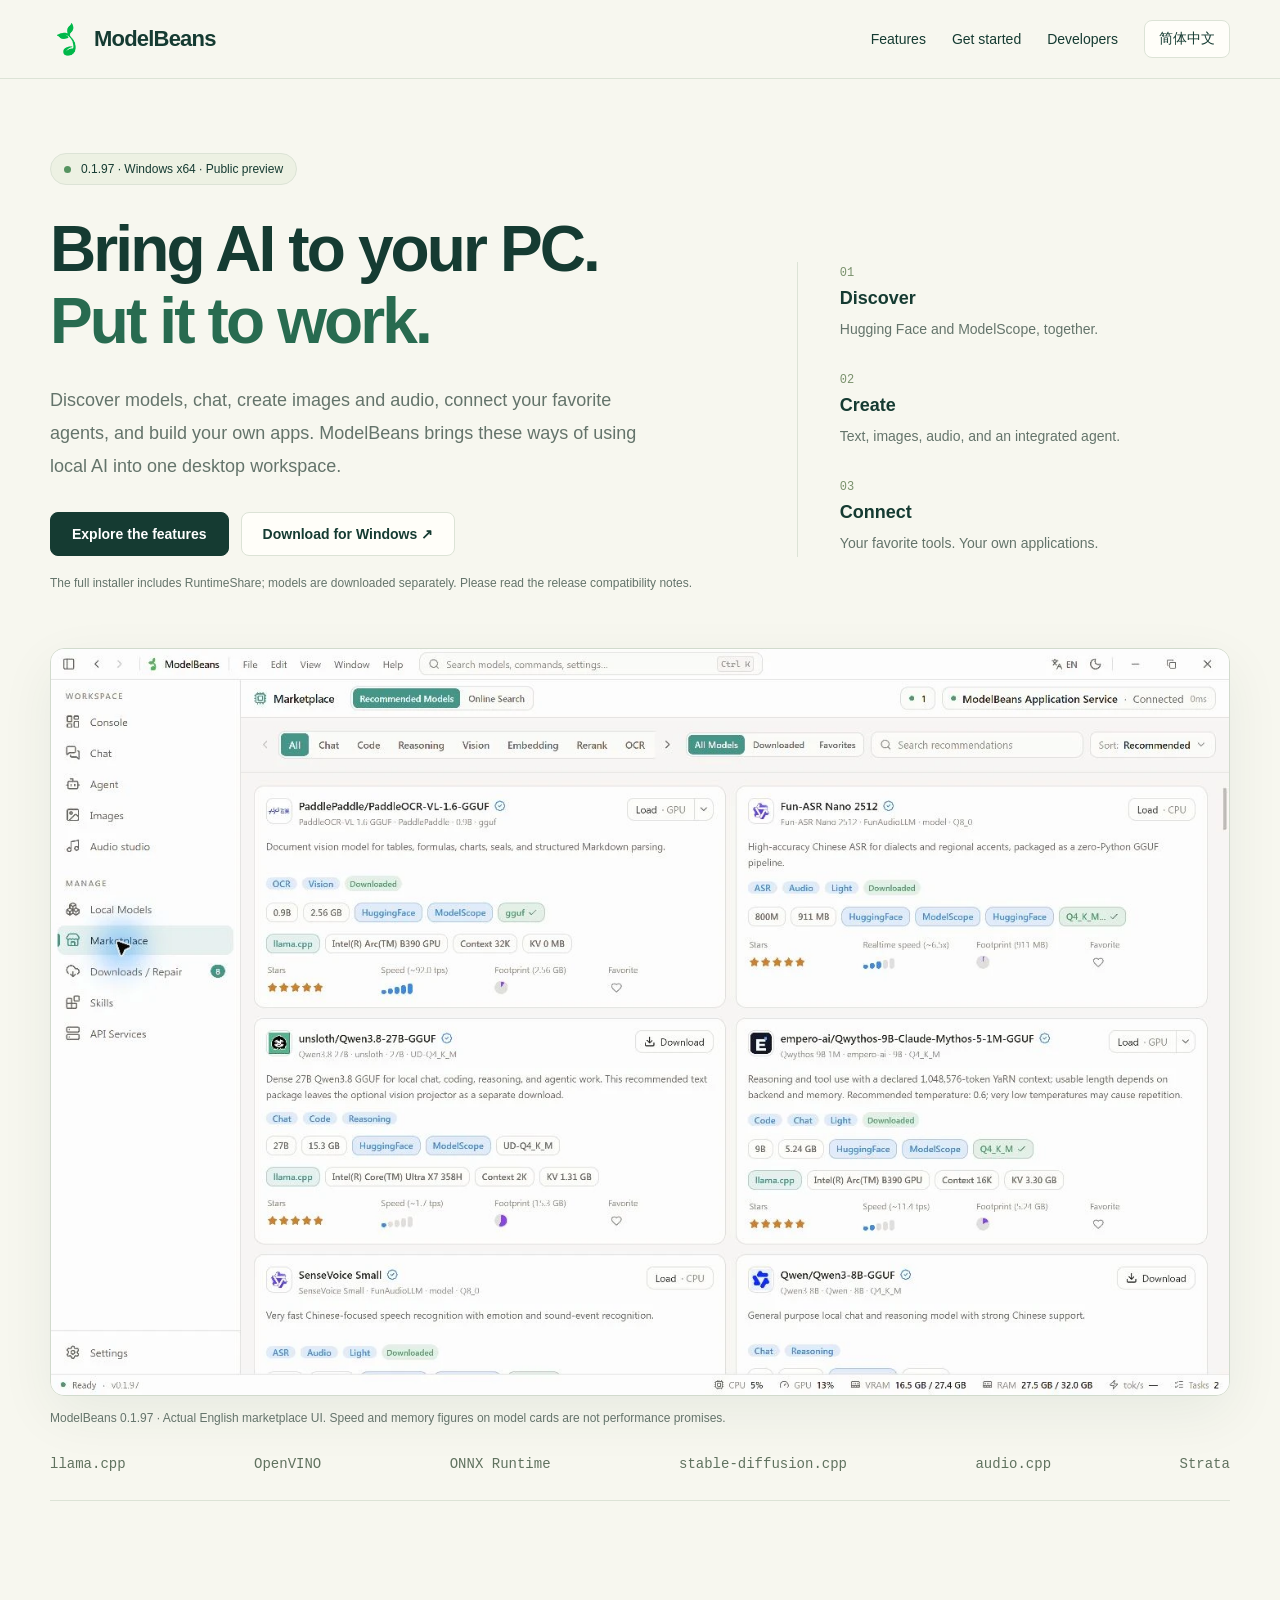
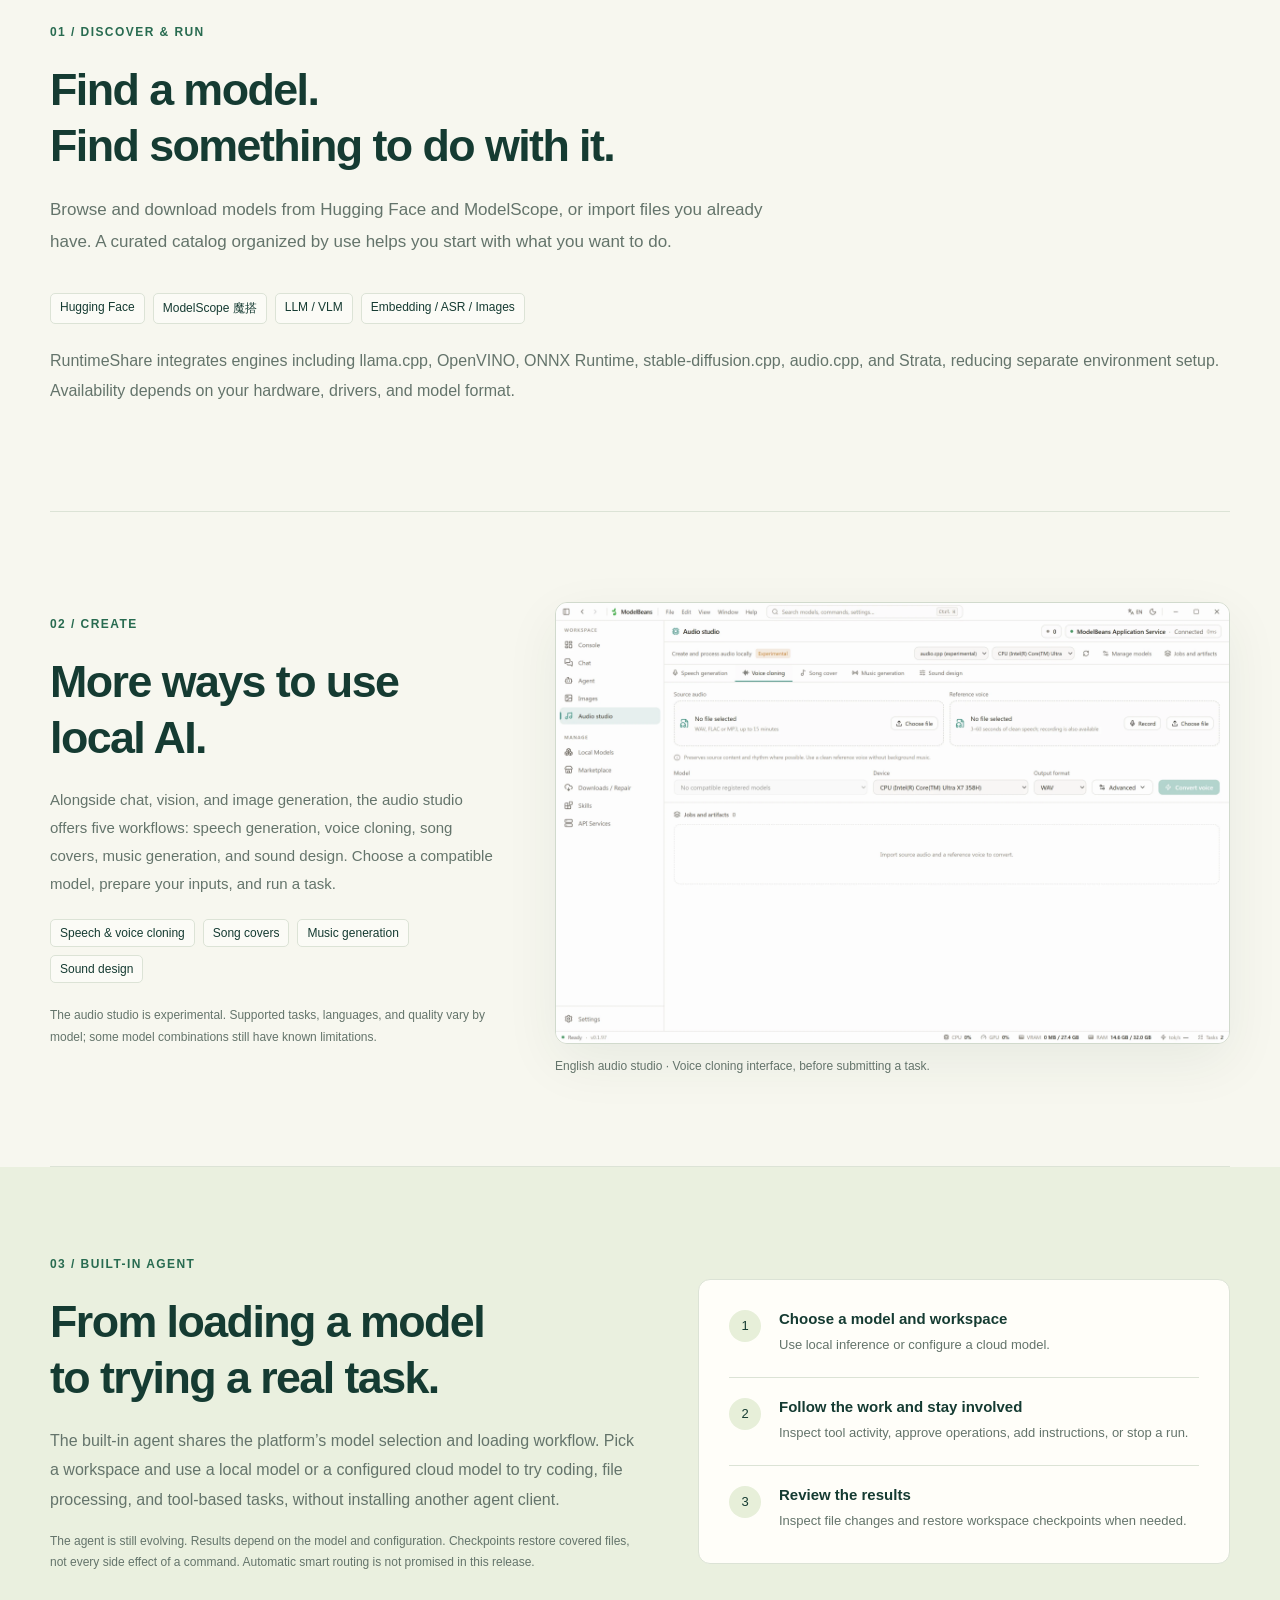
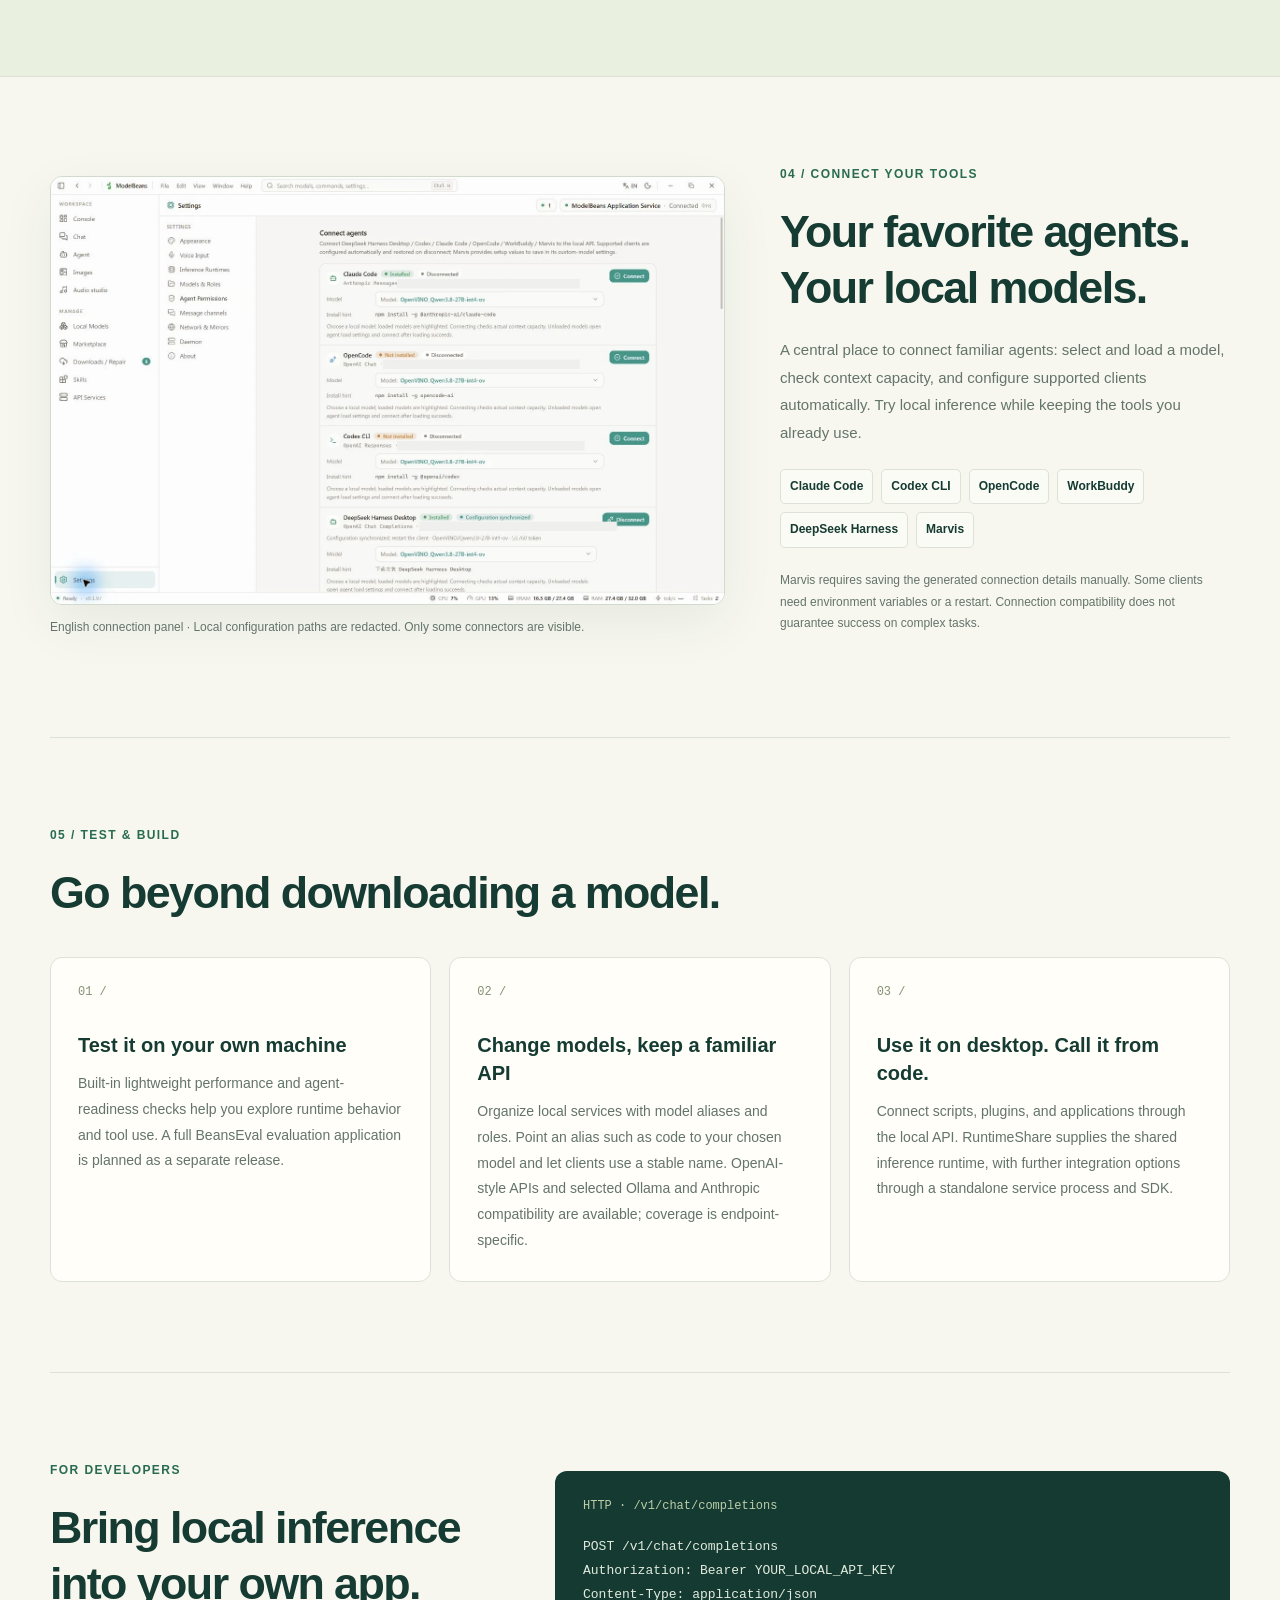
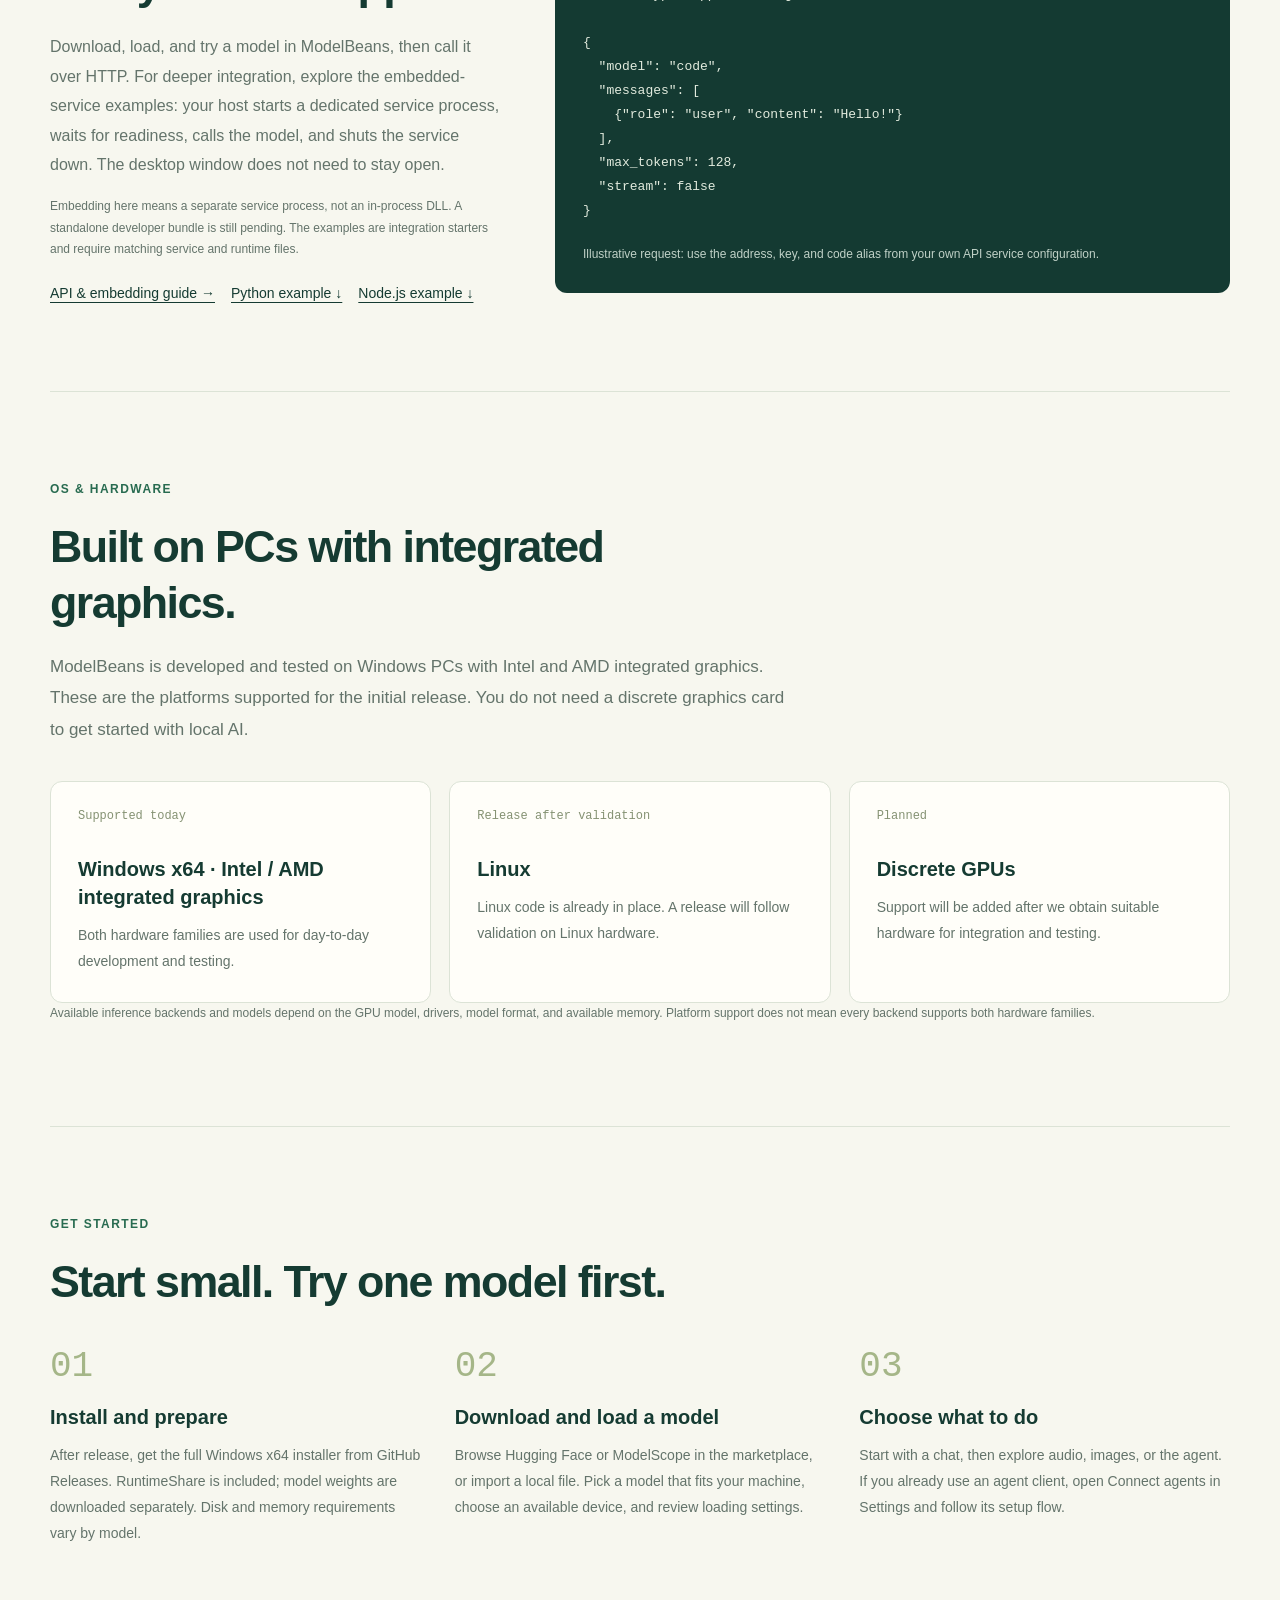
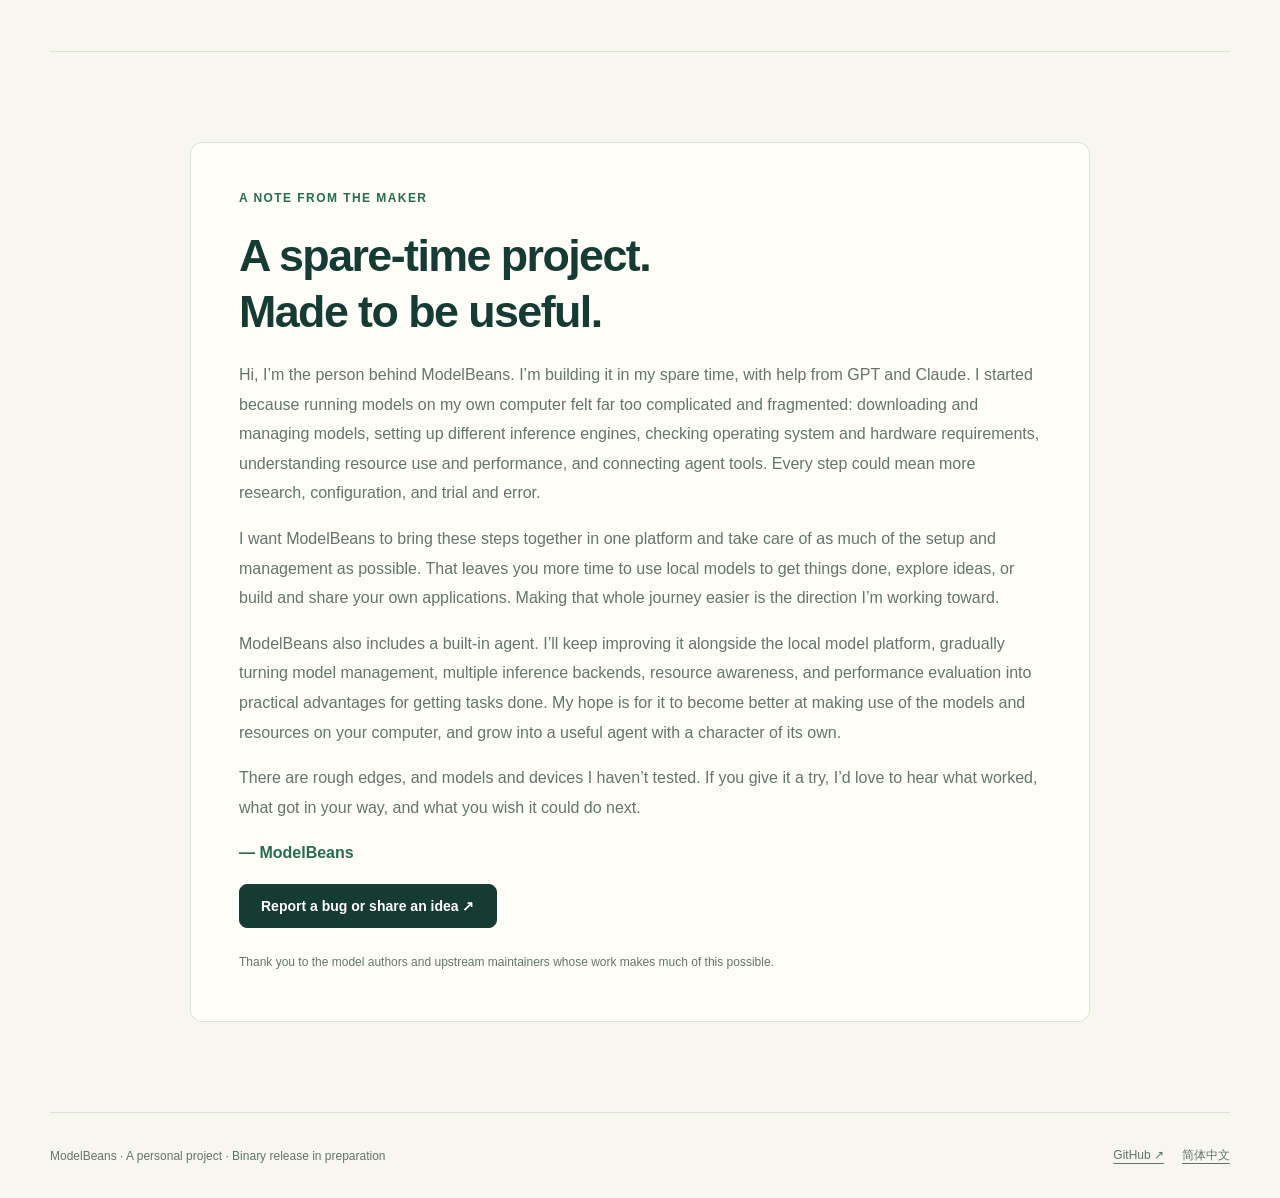
==== site/index.en.html @ 8415e982 "Publish ModelBeans 0.1.97 preview documentation and bilingual website" ====
<!doctype html>
<html lang="en"><head><meta charset="utf-8"><meta name="viewport" content="width=device-width,initial-scale=1"><meta name="description" content="Discover models, chat, create images and audio, connect your favorite agents, and build your own apps. ModelBeans brings these ways of using local AI into one desktop workspace."><title>ModelBeans — Put local AI to work</title><link rel="icon" href="assets/logo.png"><link rel="stylesheet" href="styles.css"><link rel="alternate" hreflang="en" href="index.en.html"><link rel="alternate" hreflang="zh-CN" href="index.html"></head><body>
<a class="skip" href="#main">Skip to content</a><header class="topbar"><nav class="wrap nav" aria-label="Main navigation"><a class="brand" href="index.en.html"><img src="assets/logo.png" alt="" width="36" height="36">ModelBeans</a><div class="navlinks"><a class="desktop" href="#features">Features</a><a class="desktop" href="#start">Get started</a><a class="desktop" href="#developers">Developers</a><a class="lang" href="index.html" lang="zh-CN">简体中文</a></div></nav></header><main id="main"><section class="hero wrap"><div class="badge">0.1.97 · Windows x64 · Public preview</div><div class="hero-grid"><div><h1>Bring AI to your PC.<br><span class="accent">Put it to work.</span></h1><p class="lead">Discover models, chat, create images and audio, connect your favorite agents, and build your own apps. ModelBeans brings these ways of using local AI into one desktop workspace.</p><div class="buttons"><a class="button primary" href="#features">Explore the features</a><a class="button" href="https://github.com/modelbeans/modelbeans-releases/releases/tag/v0.1.97-rc.1">Download for Windows ↗</a></div><p class="note">The full installer includes RuntimeShare; models are downloaded separately. Please read the release compatibility notes.</p></div><aside class="hero-side"><span class="num">01</span><h3>Discover</h3><p>Hugging Face and ModelScope, together.</p><span class="num">02</span><h3>Create</h3><p>Text, images, audio, and an integrated agent.</p><span class="num">03</span><h3>Connect</h3><p>Your favorite tools. Your own applications.</p></aside></div><figure class="shot hero-shot"><a href="assets/market-en.webp" target="_blank" rel="noopener"><img src="assets/market-en.webp" width="1440" height="912" alt="ModelBeans 0.1.97 · Actual English marketplace UI. Speed and memory figures on model cards are not performance promises." ></a><figcaption>ModelBeans 0.1.97 · Actual English marketplace UI. Speed and memory figures on model cards are not performance promises.</figcaption></figure><div class="engines"><span>llama.cpp</span><span>OpenVINO</span><span>ONNX Runtime</span><span>stable-diffusion.cpp</span><span>audio.cpp</span><span>Strata</span></div></section>
<section id="features" class="section wrap"><div class="section-head"><div class="eyebrow">01 / DISCOVER & RUN</div><h2>Find a model.<br>Find something to do with it.</h2><p>Browse and download models from Hugging Face and ModelScope, or import files you already have. A curated catalog organized by use helps you start with what you want to do.</p></div><div class="tags"><span class="tag">Hugging Face</span><span class="tag">ModelScope 魔搭</span><span class="tag">LLM / VLM</span><span class="tag">Embedding / ASR / Images</span></div><p>RuntimeShare integrates engines including llama.cpp, OpenVINO, ONNX Runtime, stable-diffusion.cpp, audio.cpp, and Strata, reducing separate environment setup. Availability depends on your hardware, drivers, and model format.</p></section>
<section class="section wrap"><div class="split"><div class="copy"><div class="eyebrow">02 / CREATE</div><h2>More ways to use<br>local AI.</h2><p>Alongside chat, vision, and image generation, the audio studio offers five workflows: speech generation, voice cloning, song covers, music generation, and sound design. Choose a compatible model, prepare your inputs, and run a task.</p><div class="tags"><span class="tag">Speech & voice cloning</span><span class="tag">Song covers</span><span class="tag">Music generation</span><span class="tag">Sound design</span></div><p class="mini">The audio studio is experimental. Supported tasks, languages, and quality vary by model; some model combinations still have known limitations.</p></div><figure class="shot "><a href="assets/audio-en.webp" target="_blank" rel="noopener"><img src="assets/audio-en.webp" width="1440" height="912" alt="English audio studio · Voice cloning interface, before submitting a task." loading="lazy"></a><figcaption>English audio studio · Voice cloning interface, before submitting a task.</figcaption></figure></div></section>
<section class="section agent"><div class="wrap agent-grid"><div><div class="eyebrow">03 / BUILT-IN AGENT</div><h2>From loading a model<br>to trying a real task.</h2><p>The built-in agent shares the platform’s model selection and loading workflow. Pick a workspace and use a local model or a configured cloud model to try coding, file processing, and tool-based tasks, without installing another agent client.</p><p class="mini">The agent is still evolving. Results depend on the model and configuration. Checkpoints restore covered files, not every side effect of a command. Automatic smart routing is not promised in this release.</p></div><div class="flow"><div class="flow-row"><span class="step">1</span><div><b>Choose a model and workspace</b><p>Use local inference or configure a cloud model.</p></div></div><div class="flow-row"><span class="step">2</span><div><b>Follow the work and stay involved</b><p>Inspect tool activity, approve operations, add instructions, or stop a run.</p></div></div><div class="flow-row"><span class="step">3</span><div><b>Review the results</b><p>Inspect file changes and restore workspace checkpoints when needed.</p></div></div></div></div></section>
<section class="section wrap"><div class="split reverse"><div class="copy"><div class="eyebrow">04 / CONNECT YOUR TOOLS</div><h2>Your favorite agents.<br>Your local models.</h2><p>A central place to connect familiar agents: select and load a model, check context capacity, and configure supported clients automatically. Try local inference while keeping the tools you already use.</p><div class="tags connectors"><span class="tag">Claude Code</span><span class="tag">Codex CLI</span><span class="tag">OpenCode</span><span class="tag">WorkBuddy</span><span class="tag">DeepSeek Harness</span><span class="tag">Marvis</span></div><p class="mini">Marvis requires saving the generated connection details manually. Some clients need environment variables or a restart. Connection compatibility does not guarantee success on complex tasks.</p></div><figure class="shot "><a href="assets/connect-en.webp" target="_blank" rel="noopener"><img src="assets/connect-en.webp" width="1440" height="912" alt="English connection panel · Local configuration paths are redacted. Only some connectors are visible." loading="lazy"></a><figcaption>English connection panel · Local configuration paths are redacted. Only some connectors are visible.</figcaption></figure></div></section>
<section class="section wrap"><div class="section-head"><div class="eyebrow">05 / TEST & BUILD</div><h2>Go beyond downloading a model.</h2></div><div class="cards"><article class="card"><span class="index">01 /</span><h3>Test it on your own machine</h3><p>Built-in lightweight performance and agent-readiness checks help you explore runtime behavior and tool use. A full BeansEval evaluation application is planned as a separate release.</p></article><article class="card"><span class="index">02 /</span><h3>Change models, keep a familiar API</h3><p>Organize local services with model aliases and roles. Point an alias such as code to your chosen model and let clients use a stable name. OpenAI-style APIs and selected Ollama and Anthropic compatibility are available; coverage is endpoint-specific.</p></article><article class="card"><span class="index">03 /</span><h3>Use it on desktop. Call it from code.</h3><p>Connect scripts, plugins, and applications through the local API. RuntimeShare supplies the shared inference runtime, with further integration options through a standalone service process and SDK.</p></article></div></section>
<section id="developers" class="section wrap"><div class="split"><div><div class="eyebrow">FOR DEVELOPERS</div><h2>Bring local inference<br>into your own app.</h2><p>Download, load, and try a model in ModelBeans, then call it over HTTP. For deeper integration, explore the embedded-service examples: your host starts a dedicated service process, waits for readiness, calls the model, and shuts the service down. The desktop window does not need to stay open.</p><p class="mini">Embedding here means a separate service process, not an in-process DLL. A standalone developer bundle is still pending. The examples are integration starters and require matching service and runtime files.</p><div class="devlinks"><a href="developer.en.html">API & embedding guide →</a><a href="examples/host.py" download>Python example ↓</a><a href="examples/host.mjs" download>Node.js example ↓</a></div></div><div class="code-panel"><div class="code-label">HTTP · /v1/chat/completions</div><pre>POST /v1/chat/completions
Authorization: Bearer YOUR_LOCAL_API_KEY
Content-Type: application/json

{
  "model": "code",
  "messages": [
    {"role": "user", "content": "Hello!"}
  ],
  "max_tokens": 128,
  "stream": false
}</pre><p>Illustrative request: use the address, key, and code alias from your own API service configuration.</p></div></div></section>
<section id="platforms" class="section wrap"><div class="section-head"><div class="eyebrow">OS & HARDWARE</div><h2>Built on PCs with integrated graphics.</h2><p>ModelBeans is developed and tested on Windows PCs with Intel and AMD integrated graphics. These are the platforms supported for the initial release. You do not need a discrete graphics card to get started with local AI.</p></div><div class="cards"><article class="card"><span class="index">Supported today</span><h3>Windows x64 · Intel / AMD integrated graphics</h3><p>Both hardware families are used for day-to-day development and testing.</p></article><article class="card"><span class="index">Release after validation</span><h3>Linux</h3><p>Linux code is already in place. A release will follow validation on Linux hardware.</p></article><article class="card"><span class="index">Planned</span><h3>Discrete GPUs</h3><p>Support will be added after we obtain suitable hardware for integration and testing.</p></article></div><p class="mini">Available inference backends and models depend on the GPU model, drivers, model format, and available memory. Platform support does not mean every backend supports both hardware families.</p></section>
<section id="start" class="section wrap"><div class="section-head"><div class="eyebrow">GET STARTED</div><h2>Start small. Try one model first.</h2></div><div class="start-grid"><article><div class="number">01</div><h3>Install and prepare</h3><p>After release, get the full Windows x64 installer from GitHub Releases. RuntimeShare is included; model weights are downloaded separately. Disk and memory requirements vary by model.</p></article><article><div class="number">02</div><h3>Download and load a model</h3><p>Browse Hugging Face or ModelScope in the marketplace, or import a local file. Pick a model that fits your machine, choose an available device, and review loading settings.</p></article><article><div class="number">03</div><h3>Choose what to do</h3><p>Start with a chat, then explore audio, images, or the agent. If you already use an agent client, open Connect agents in Settings and follow its setup flow.</p></article></div></section>
<section class="section wrap"><article class="letter"><div class="eyebrow">A NOTE FROM THE MAKER</div><h2>A spare-time project.<br>Made to be useful.</h2><p>Hi, I’m the person behind ModelBeans. I’m building it in my spare time, with help from GPT and Claude. I started because running models on my own computer felt far too complicated and fragmented: downloading and managing models, setting up different inference engines, checking operating system and hardware requirements, understanding resource use and performance, and connecting agent tools. Every step could mean more research, configuration, and trial and error.</p><p>I want ModelBeans to bring these steps together in one platform and take care of as much of the setup and management as possible. That leaves you more time to use local models to get things done, explore ideas, or build and share your own applications. Making that whole journey easier is the direction I’m working toward.</p><p>ModelBeans also includes a built-in agent. I’ll keep improving it alongside the local model platform, gradually turning model management, multiple inference backends, resource awareness, and performance evaluation into practical advantages for getting tasks done. My hope is for it to become better at making use of the models and resources on your computer, and grow into a useful agent with a character of its own.</p><p>There are rough edges, and models and devices I haven’t tested. If you give it a try, I’d love to hear what worked, what got in your way, and what you wish it could do next.</p><p class="signature">— ModelBeans</p><a class="button primary" href="https://github.com/modelbeans/modelbeans-releases/issues">Report a bug or share an idea ↗</a><p class="mini" style="margin-top:24px;margin-bottom:0">Thank you to the model authors and upstream maintainers whose work makes much of this possible.</p></article></section>
</main><footer class="wrap footer"><span>ModelBeans · A personal project · Binary release in preparation</span><div><a href="https://github.com/modelbeans/modelbeans-releases">GitHub ↗</a><a href="index.html">简体中文</a></div></footer></body></html>
---- site/styles.css ----
@charset "UTF-8";
:root{--ink:#153b32;--muted:#64746b;--green:#286b50;--paper:#f7f7ef;--line:#dce3d6;--lime:#d9ed9d;--white:#fffef9;--mono:Consolas,monospace}
*{box-sizing:border-box}html{scroll-behavior:smooth;scroll-padding-top:94px}body{margin:0;background:var(--paper);color:var(--ink);font-family:Inter,"Segoe UI","Microsoft YaHei",sans-serif;-webkit-font-smoothing:antialiased}a{color:inherit;text-underline-offset:4px}button{font:inherit}p{line-height:1.85;color:var(--muted)}h1,h2,h3,p{margin-top:0}h1{font-size:clamp(42px,5.1vw,72px);letter-spacing:-.045em;line-height:1.13;margin-bottom:26px}h2{font-size:clamp(29px,3.5vw,45px);letter-spacing:-.035em;line-height:1.25;margin-bottom:20px}h3{font-size:20px;line-height:1.4;margin-bottom:12px}small{line-height:1.7}a:focus-visible,button:focus-visible,summary:focus-visible{outline:3px solid #d48d3c;outline-offset:5px}.wrap{width:min(1180px,calc(100% - 64px));margin:auto}.topbar{position:sticky;top:0;z-index:5;border-bottom:1px solid var(--line);background:rgba(247,247,239,.97)}.nav{height:78px;display:flex;align-items:center;justify-content:space-between;gap:22px}.brand{font-weight:750;font-size:22px;text-decoration:none;display:flex;align-items:center;gap:8px;letter-spacing:-.8px}.brand img{width:36px;height:36px}.navlinks{display:flex;gap:26px;align-items:center;font-size:14px}.navlinks a{text-decoration:none}.navlinks a:hover{color:var(--green);text-decoration:underline}.lang{border:1px solid var(--line);padding:9px 14px;border-radius:8px;background:var(--white)}.hero{padding:74px 0 34px}.eyebrow{font-size:12px;letter-spacing:.12em;text-transform:uppercase;font-weight:700;color:var(--green);margin-bottom:23px}.badge{display:inline-flex;gap:10px;align-items:center;background:#edf1e3;border:1px solid var(--line);padding:8px 13px;border-radius:30px;font-size:12px;margin-bottom:28px}.badge:before{content:"";height:7px;width:7px;border-radius:50%;background:#559360}.hero-grid{display:grid;grid-template-columns:1fr .64fr;gap:70px;align-items:center}.hero .lead{font-size:18px;max-width:620px}.accent{color:var(--green)}.buttons{display:flex;gap:12px;flex-wrap:wrap;margin:28px 0 16px}.button{display:inline-flex;padding:13px 21px;border-radius:8px;font-weight:600;font-size:14px;text-decoration:none;align-items:center;justify-content:center;border:1px solid var(--line);background:var(--white)}.button.primary{background:var(--ink);color:white;border-color:var(--ink)}.button:hover{transform:translateY(-1px);box-shadow:0 4px 14px #153b3212}.note{font-size:12px;color:var(--muted)}.hero-side{border-left:1px solid var(--line);padding-left:42px}.hero-side .num{font-family:var(--mono);font-size:12px;color:#79916c}.hero-side h3{font-size:18px;margin:6px 0}.hero-side p{font-size:14px;margin-bottom:26px}.hero-side p:last-child{margin-bottom:0}.shot{margin:0}.shot a{display:block}.shot img{width:100%;height:auto;display:block;border:1px solid #d1dacd;border-radius:12px;box-shadow:0 18px 55px #153b3211}.shot figcaption{font-size:12px;color:var(--muted);margin-top:12px;line-height:1.7}.hero-shot{margin-top:42px}.hero-shot img{border-radius:14px}.engines{display:flex;align-items:center;justify-content:space-between;gap:14px;flex-wrap:wrap;border-bottom:1px solid var(--line);padding:28px 0;color:#60725f;font-family:var(--mono);font-size:14px}.section{padding:90px 0;border-bottom:1px solid var(--line)}.section-head{max-width:740px;margin-bottom:36px}.section-head p{font-size:17px}.split{display:grid;grid-template-columns:.8fr 1.2fr;gap:55px;align-items:center}.split.reverse{grid-template-columns:1.2fr .8fr}.split.reverse .copy{order:2}.copy p{font-size:15px}.tags{display:flex;gap:8px;flex-wrap:wrap;margin:22px 0}.tag{border:1px solid var(--line);border-radius:5px;padding:6px 9px;font-size:12px;background:#ffffff70}.mini{font-size:12px!important;line-height:1.8!important}.cards{display:grid;grid-template-columns:repeat(3,1fr);gap:18px}.card{padding:27px;background:var(--white);border:1px solid var(--line);border-radius:12px}.card p{font-size:14px;margin-bottom:0}.card .index{display:block;font-family:var(--mono);font-size:12px;color:#859273;margin-bottom:32px}.agent{background:#eaf0df}.agent-grid{display:grid;grid-template-columns:1.05fr .95fr;gap:60px;align-items:center}.flow{background:var(--white);border:1px solid var(--line);border-radius:12px;padding:30px}.flow-row{display:flex;align-items:flex-start;gap:18px;padding:20px 0;border-bottom:1px solid var(--line)}.flow-row:last-child{border:0;padding-bottom:0}.flow-row:first-child{padding-top:0}.flow-row b{font-size:15px}.flow-row p{font-size:13px;margin:5px 0 0}.step{flex:0 0 32px;height:32px;border-radius:50%;background:#e7efd9;display:grid;place-items:center;font-size:13px}.connectors{font-weight:650;font-size:13px;line-height:1.8}.code-panel{background:#143a32;color:#e2ebde;padding:28px;border-radius:12px;min-width:0}.code-panel .code-label{font:12px var(--mono);color:#bccea9;margin-bottom:22px}.code-panel pre{font:13px/1.85 var(--mono);white-space:pre-wrap;overflow-wrap:anywhere;margin:0}.code-panel p{color:#c0d1c7;font-size:12px;margin:20px 0 0}.devlinks{display:flex;gap:16px;flex-wrap:wrap;font-size:14px;margin-top:24px}.start-grid{display:grid;grid-template-columns:repeat(3,1fr);gap:34px}.start-grid .number{font:36px var(--mono);color:#a5b688;margin-bottom:16px}.start-grid p{font-size:14px}.letter{padding:48px;border:1px solid var(--line);background:var(--white);border-radius:12px;max-width:900px;margin:auto}.letter p{font-size:16px}.signature{font-weight:650;color:var(--green)}.faq{max-width:900px;margin:auto}.faq details{border-bottom:1px solid var(--line);padding:20px 0}.faq summary{cursor:pointer;font-size:16px;font-weight:600}.faq details p{margin:15px 0 0;font-size:14px}.releasebox{margin-top:34px;padding:22px;background:#eaf0df;border-radius:10px;font-size:14px;line-height:1.8}.footer{display:flex;align-items:center;justify-content:space-between;gap:20px;padding:34px 0;font-size:12px;color:var(--muted)}.footer a{margin-left:18px}.skip{position:absolute;left:-9999px}.skip:focus{left:20px;top:15px;z-index:20;background:white;padding:15px}.standalone{padding:65px 0}.standalone article{max-width:850px;margin:auto}.standalone h2{font-size:26px;margin-top:44px}.standalone li{line-height:1.9;margin-bottom:10px;color:var(--muted)}.standalone pre{white-space:pre-wrap;overflow-wrap:anywhere;background:#edf1e6;padding:22px;border:1px solid var(--line);border-radius:8px;font:13px/1.8 var(--mono)}.standalone code{font-family:var(--mono)}
html[lang="zh-CN"] h1{font-size:clamp(32px,4.2vw,60px)}
@media(min-width:1000px){html[lang="en"] h1{font-size:64px}}
@media(max-width:850px){.wrap{width:calc(100% - 36px)}.nav{height:68px}.navlinks{gap:14px}.navlinks .desktop{display:none}.hero{padding-top:42px}.hero-grid,.split,.split.reverse,.agent-grid{grid-template-columns:1fr;gap:28px}.hero-side{display:none}.split.reverse .copy{order:0}.cards{grid-template-columns:1fr}.start-grid{grid-template-columns:1fr;gap:22px}.section{padding:56px 0}.letter{padding:26px}.footer{align-items:flex-start;flex-direction:column}.footer a{margin:0 16px 0 0}.engines{justify-content:flex-start;font-size:12px;gap:18px}.hero .lead{font-size:16px}.hero-shot{margin-top:30px}.shot img{border-radius:8px}.card .index{margin-bottom:20px}}
@media(prefers-reduced-motion:reduce){html{scroll-behavior:auto}.button:hover{transform:none}}
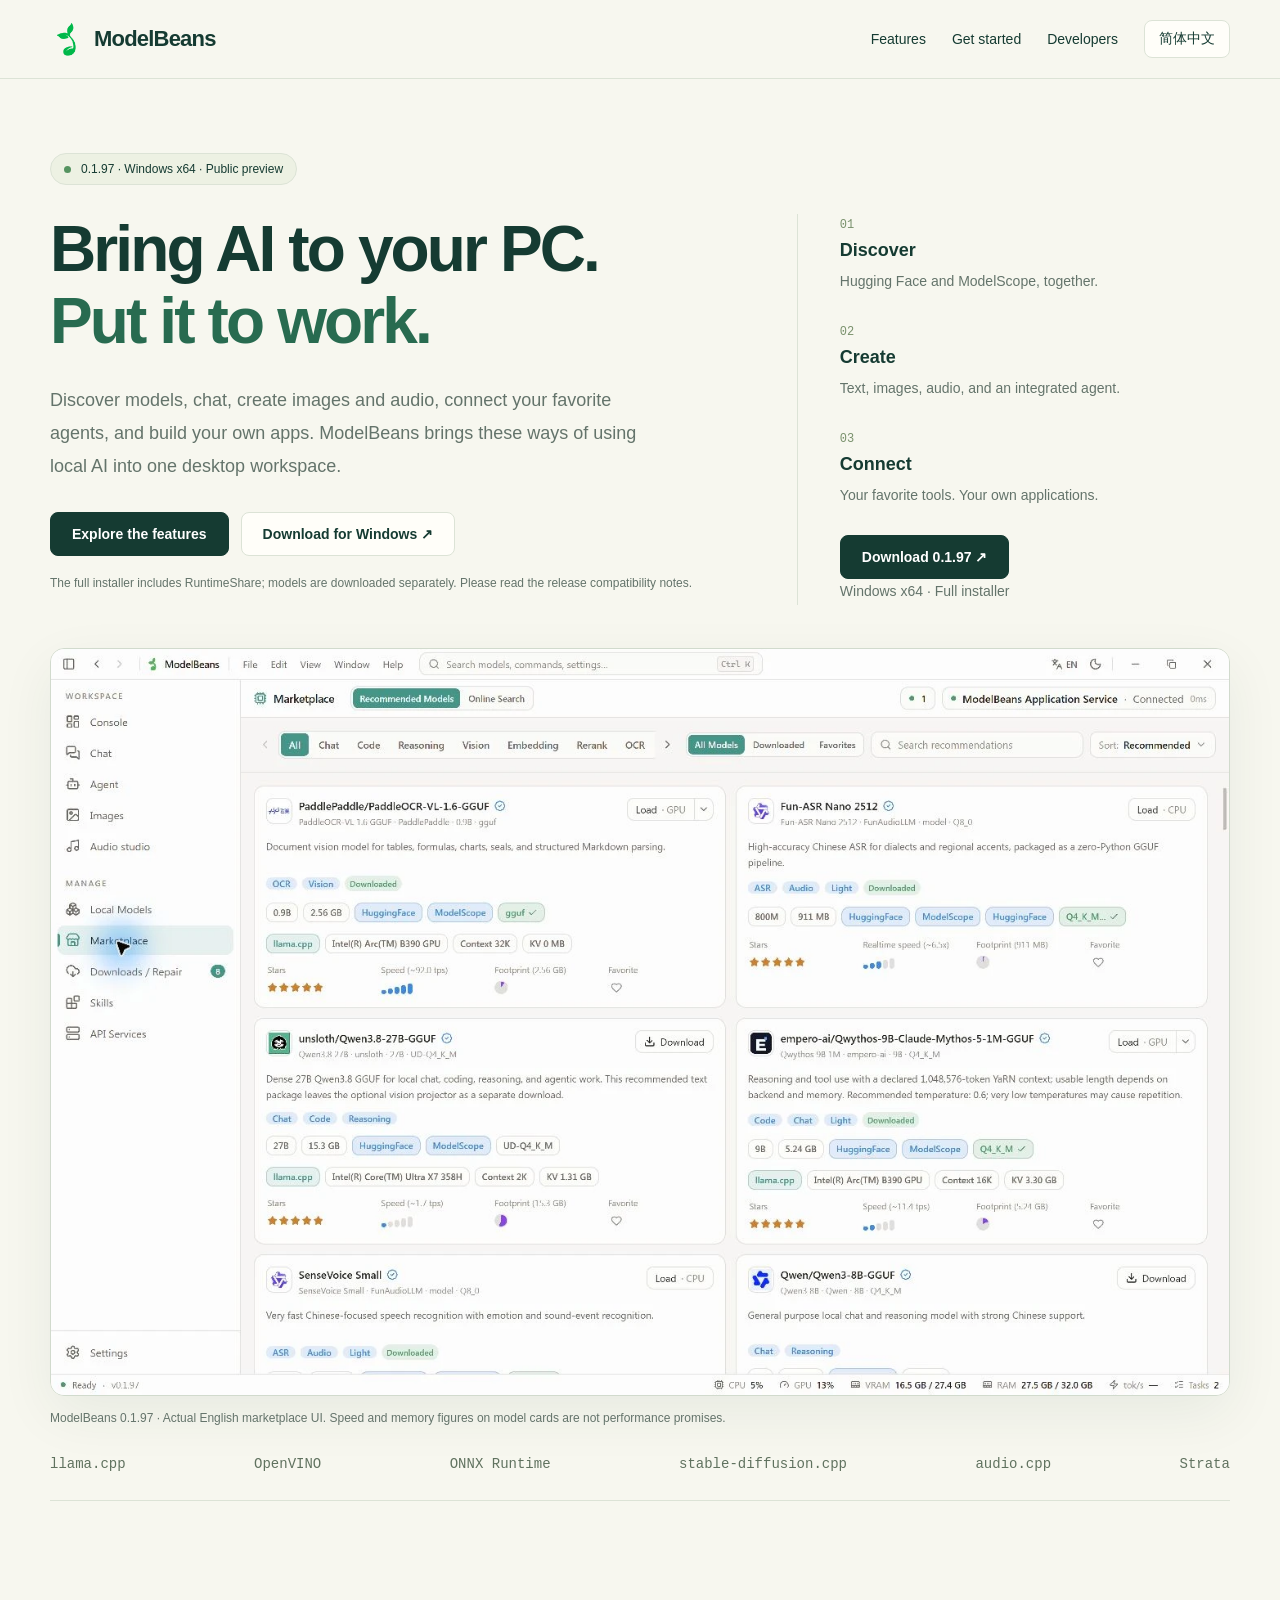
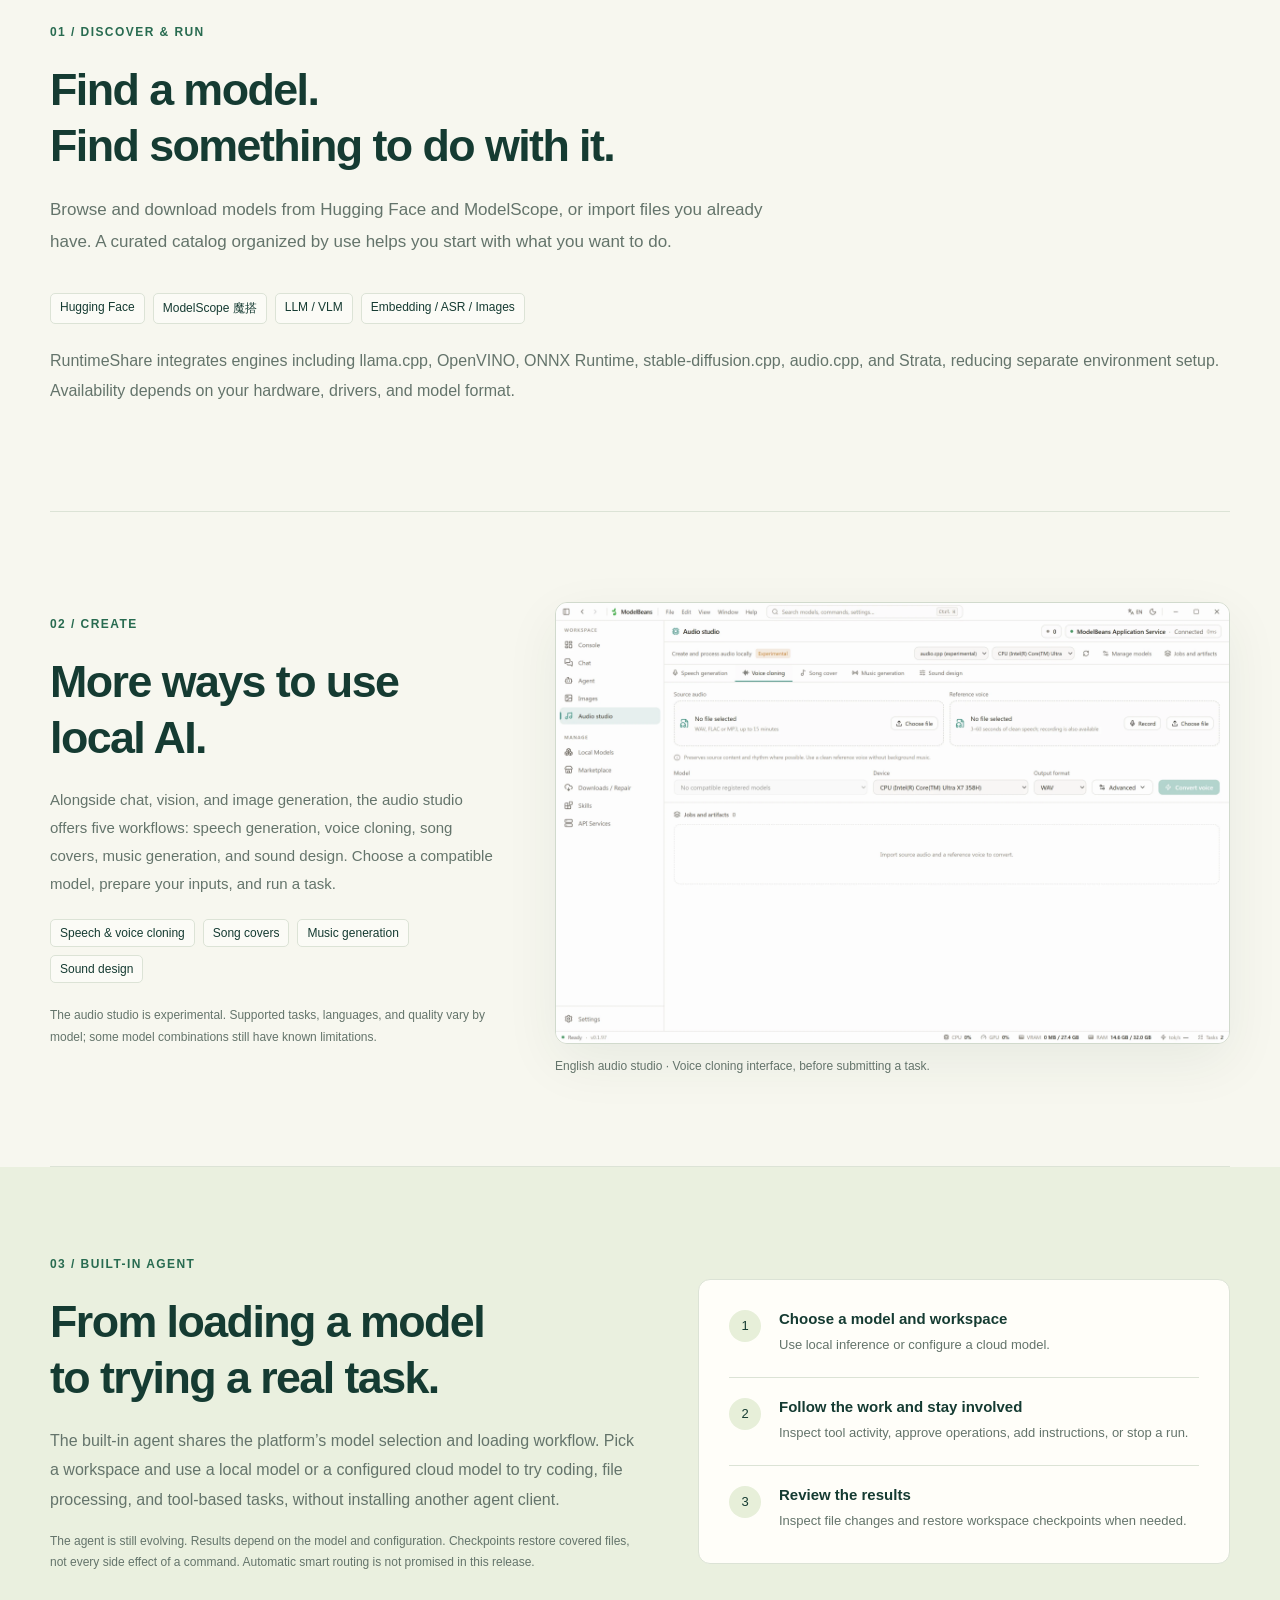
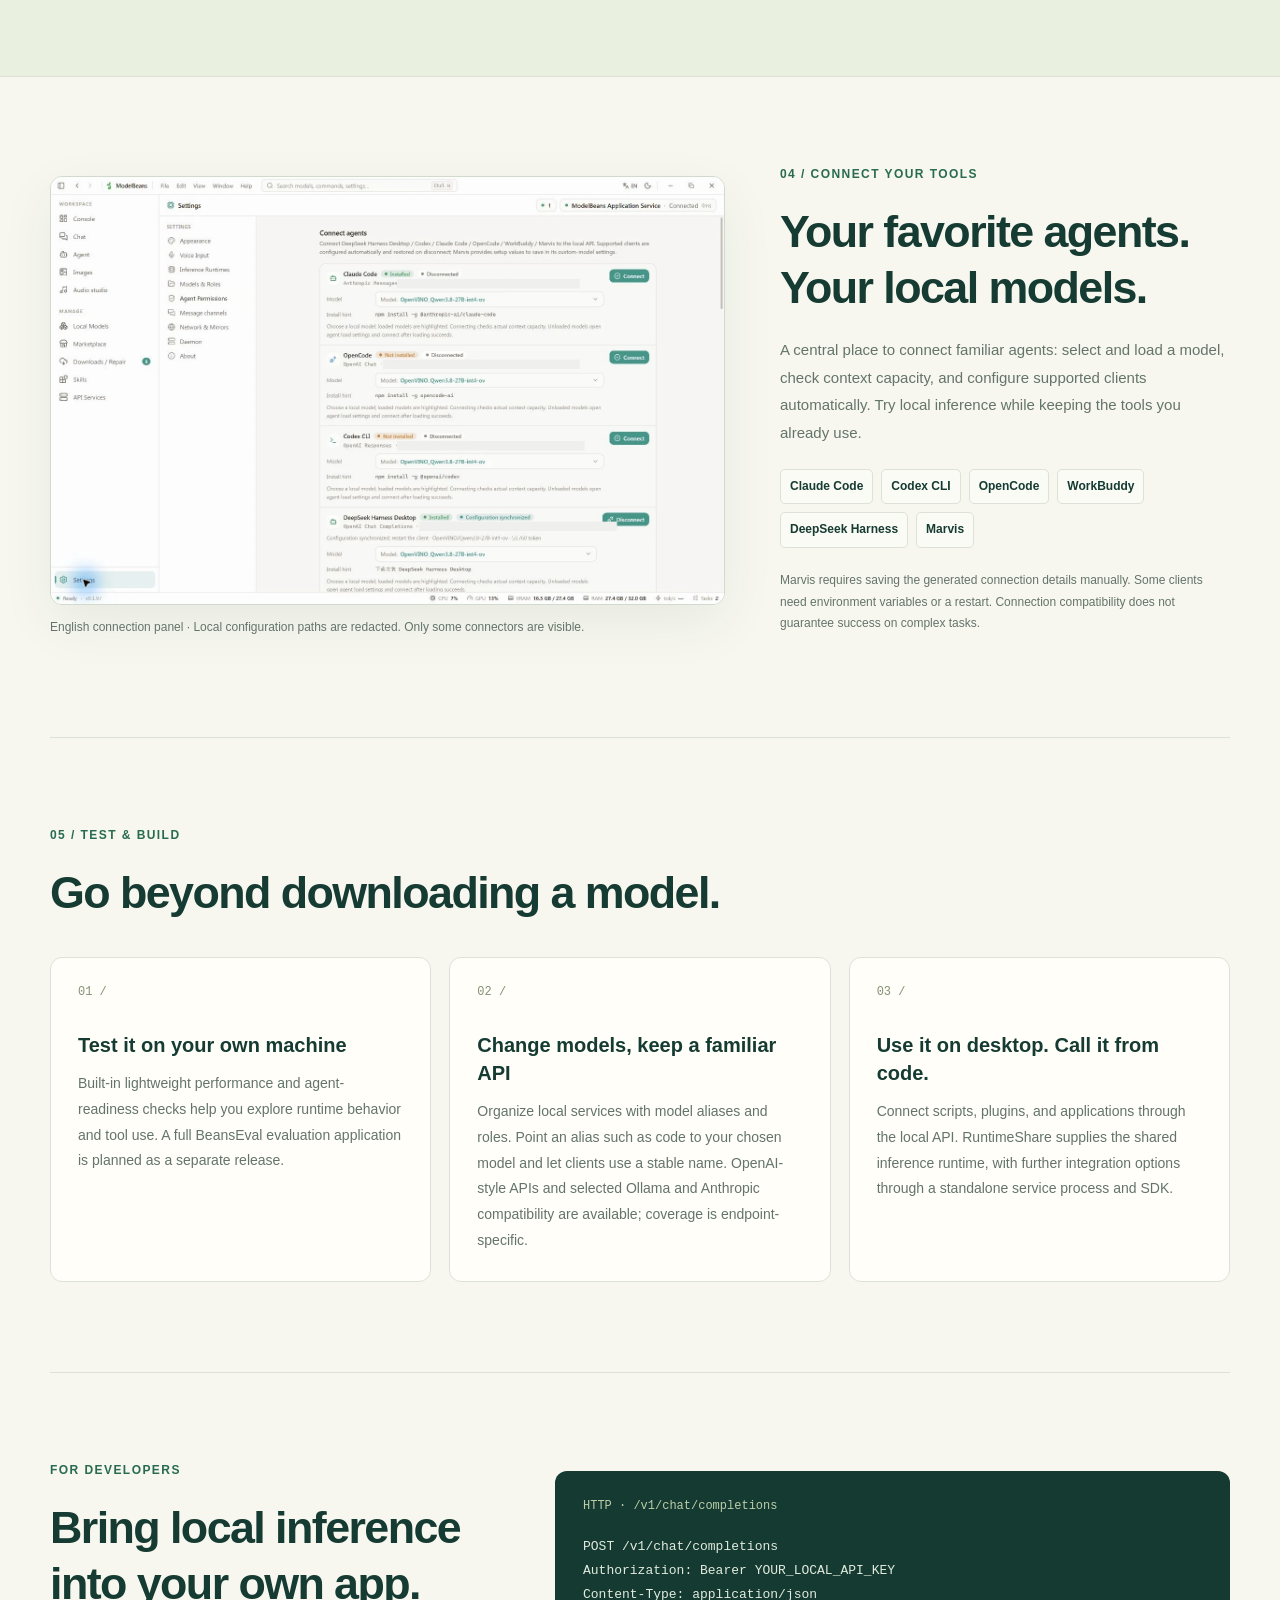
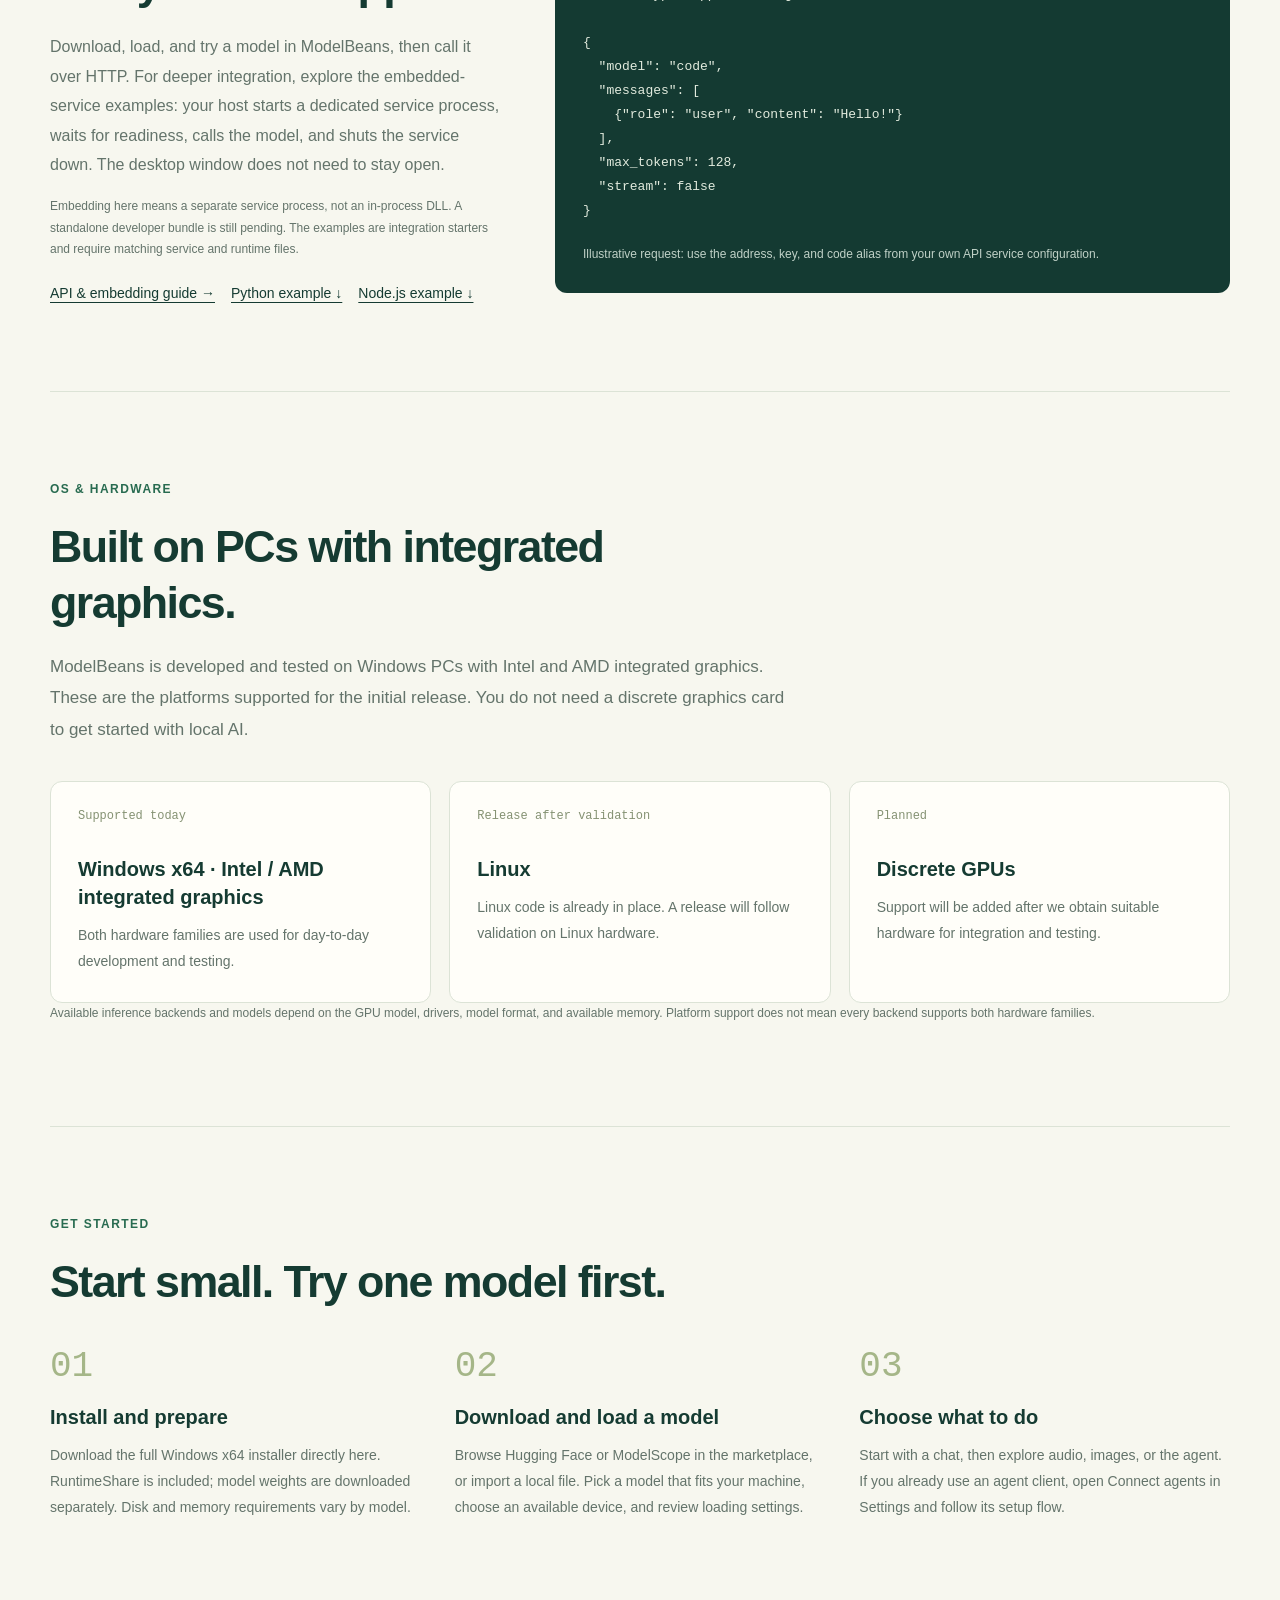
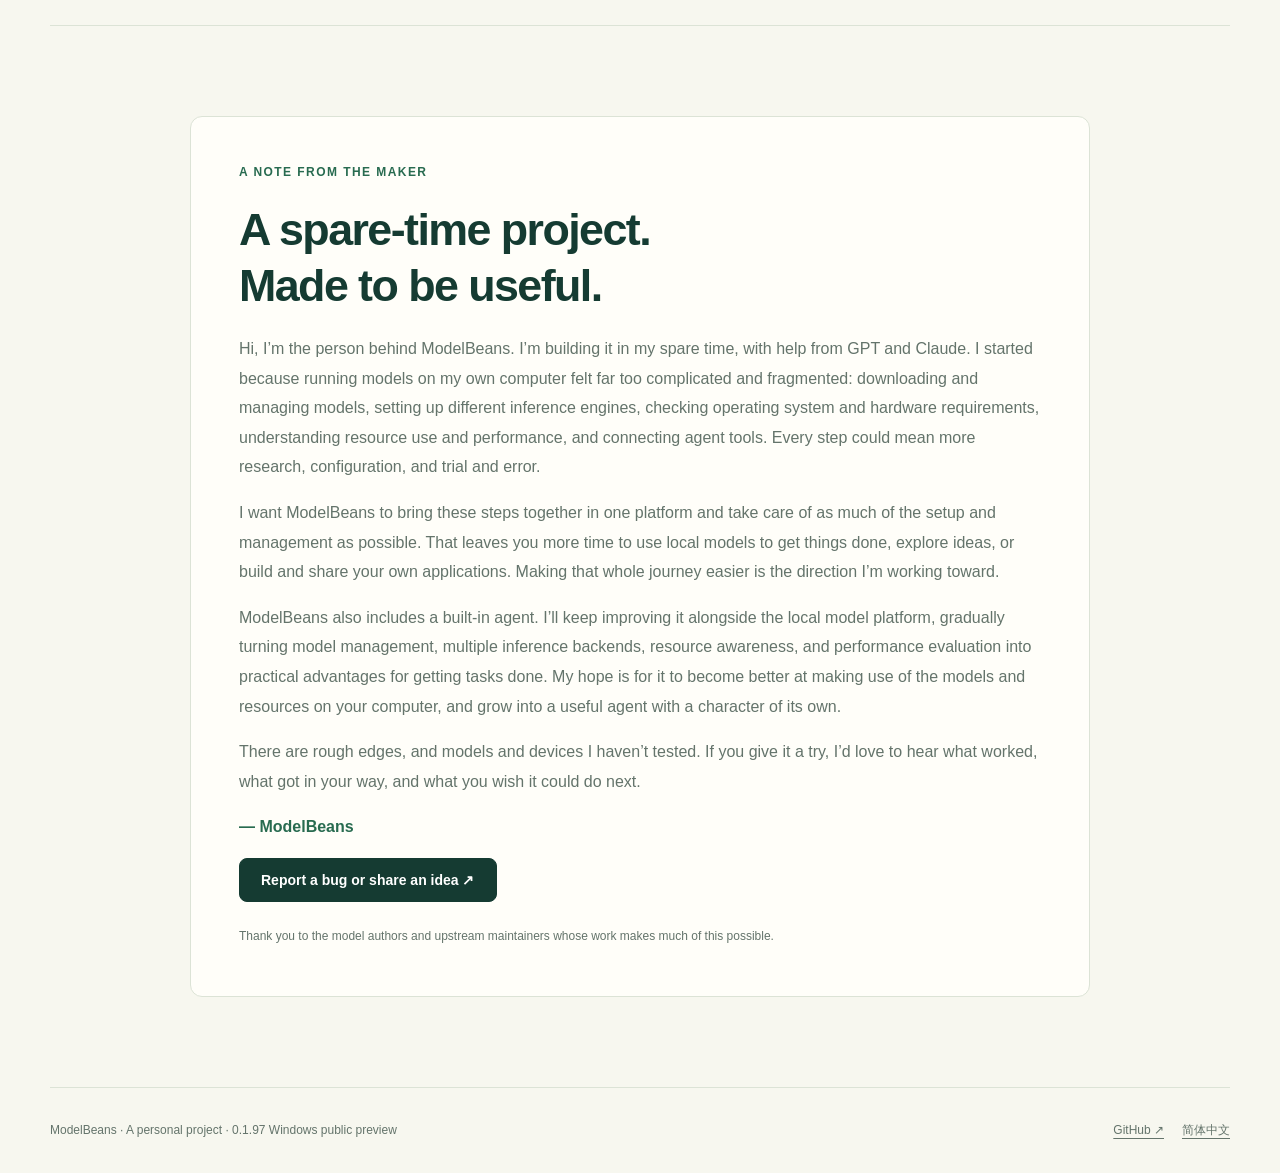
==== commit 34d7a1c0: "release(0.1.97): update installer and direct download links" ====
--- a/site/index.en.html
+++ b/site/index.en.html
@@ -1,24 +1,24 @@
-<!doctype html>
-<html lang="en"><head><meta charset="utf-8"><meta name="viewport" content="width=device-width,initial-scale=1"><meta name="description" content="Discover models, chat, create images and audio, connect your favorite agents, and build your own apps. ModelBeans brings these ways of using local AI into one desktop workspace."><title>ModelBeans — Put local AI to work</title><link rel="icon" href="assets/logo.png"><link rel="stylesheet" href="styles.css"><link rel="alternate" hreflang="en" href="index.en.html"><link rel="alternate" hreflang="zh-CN" href="index.html"></head><body>
-<a class="skip" href="#main">Skip to content</a><header class="topbar"><nav class="wrap nav" aria-label="Main navigation"><a class="brand" href="index.en.html"><img src="assets/logo.png" alt="" width="36" height="36">ModelBeans</a><div class="navlinks"><a class="desktop" href="#features">Features</a><a class="desktop" href="#start">Get started</a><a class="desktop" href="#developers">Developers</a><a class="lang" href="index.html" lang="zh-CN">简体中文</a></div></nav></header><main id="main"><section class="hero wrap"><div class="badge">0.1.97 · Windows x64 · Public preview</div><div class="hero-grid"><div><h1>Bring AI to your PC.<br><span class="accent">Put it to work.</span></h1><p class="lead">Discover models, chat, create images and audio, connect your favorite agents, and build your own apps. ModelBeans brings these ways of using local AI into one desktop workspace.</p><div class="buttons"><a class="button primary" href="#features">Explore the features</a><a class="button" href="https://github.com/modelbeans/modelbeans-releases/releases/tag/v0.1.97-rc.1">Download for Windows ↗</a></div><p class="note">The full installer includes RuntimeShare; models are downloaded separately. Please read the release compatibility notes.</p></div><aside class="hero-side"><span class="num">01</span><h3>Discover</h3><p>Hugging Face and ModelScope, together.</p><span class="num">02</span><h3>Create</h3><p>Text, images, audio, and an integrated agent.</p><span class="num">03</span><h3>Connect</h3><p>Your favorite tools. Your own applications.</p></aside></div><figure class="shot hero-shot"><a href="assets/market-en.webp" target="_blank" rel="noopener"><img src="assets/market-en.webp" width="1440" height="912" alt="ModelBeans 0.1.97 · Actual English marketplace UI. Speed and memory figures on model cards are not performance promises." ></a><figcaption>ModelBeans 0.1.97 · Actual English marketplace UI. Speed and memory figures on model cards are not performance promises.</figcaption></figure><div class="engines"><span>llama.cpp</span><span>OpenVINO</span><span>ONNX Runtime</span><span>stable-diffusion.cpp</span><span>audio.cpp</span><span>Strata</span></div></section>
-<section id="features" class="section wrap"><div class="section-head"><div class="eyebrow">01 / DISCOVER & RUN</div><h2>Find a model.<br>Find something to do with it.</h2><p>Browse and download models from Hugging Face and ModelScope, or import files you already have. A curated catalog organized by use helps you start with what you want to do.</p></div><div class="tags"><span class="tag">Hugging Face</span><span class="tag">ModelScope 魔搭</span><span class="tag">LLM / VLM</span><span class="tag">Embedding / ASR / Images</span></div><p>RuntimeShare integrates engines including llama.cpp, OpenVINO, ONNX Runtime, stable-diffusion.cpp, audio.cpp, and Strata, reducing separate environment setup. Availability depends on your hardware, drivers, and model format.</p></section>
-<section class="section wrap"><div class="split"><div class="copy"><div class="eyebrow">02 / CREATE</div><h2>More ways to use<br>local AI.</h2><p>Alongside chat, vision, and image generation, the audio studio offers five workflows: speech generation, voice cloning, song covers, music generation, and sound design. Choose a compatible model, prepare your inputs, and run a task.</p><div class="tags"><span class="tag">Speech & voice cloning</span><span class="tag">Song covers</span><span class="tag">Music generation</span><span class="tag">Sound design</span></div><p class="mini">The audio studio is experimental. Supported tasks, languages, and quality vary by model; some model combinations still have known limitations.</p></div><figure class="shot "><a href="assets/audio-en.webp" target="_blank" rel="noopener"><img src="assets/audio-en.webp" width="1440" height="912" alt="English audio studio · Voice cloning interface, before submitting a task." loading="lazy"></a><figcaption>English audio studio · Voice cloning interface, before submitting a task.</figcaption></figure></div></section>
-<section class="section agent"><div class="wrap agent-grid"><div><div class="eyebrow">03 / BUILT-IN AGENT</div><h2>From loading a model<br>to trying a real task.</h2><p>The built-in agent shares the platform’s model selection and loading workflow. Pick a workspace and use a local model or a configured cloud model to try coding, file processing, and tool-based tasks, without installing another agent client.</p><p class="mini">The agent is still evolving. Results depend on the model and configuration. Checkpoints restore covered files, not every side effect of a command. Automatic smart routing is not promised in this release.</p></div><div class="flow"><div class="flow-row"><span class="step">1</span><div><b>Choose a model and workspace</b><p>Use local inference or configure a cloud model.</p></div></div><div class="flow-row"><span class="step">2</span><div><b>Follow the work and stay involved</b><p>Inspect tool activity, approve operations, add instructions, or stop a run.</p></div></div><div class="flow-row"><span class="step">3</span><div><b>Review the results</b><p>Inspect file changes and restore workspace checkpoints when needed.</p></div></div></div></div></section>
-<section class="section wrap"><div class="split reverse"><div class="copy"><div class="eyebrow">04 / CONNECT YOUR TOOLS</div><h2>Your favorite agents.<br>Your local models.</h2><p>A central place to connect familiar agents: select and load a model, check context capacity, and configure supported clients automatically. Try local inference while keeping the tools you already use.</p><div class="tags connectors"><span class="tag">Claude Code</span><span class="tag">Codex CLI</span><span class="tag">OpenCode</span><span class="tag">WorkBuddy</span><span class="tag">DeepSeek Harness</span><span class="tag">Marvis</span></div><p class="mini">Marvis requires saving the generated connection details manually. Some clients need environment variables or a restart. Connection compatibility does not guarantee success on complex tasks.</p></div><figure class="shot "><a href="assets/connect-en.webp" target="_blank" rel="noopener"><img src="assets/connect-en.webp" width="1440" height="912" alt="English connection panel · Local configuration paths are redacted. Only some connectors are visible." loading="lazy"></a><figcaption>English connection panel · Local configuration paths are redacted. Only some connectors are visible.</figcaption></figure></div></section>
-<section class="section wrap"><div class="section-head"><div class="eyebrow">05 / TEST & BUILD</div><h2>Go beyond downloading a model.</h2></div><div class="cards"><article class="card"><span class="index">01 /</span><h3>Test it on your own machine</h3><p>Built-in lightweight performance and agent-readiness checks help you explore runtime behavior and tool use. A full BeansEval evaluation application is planned as a separate release.</p></article><article class="card"><span class="index">02 /</span><h3>Change models, keep a familiar API</h3><p>Organize local services with model aliases and roles. Point an alias such as code to your chosen model and let clients use a stable name. OpenAI-style APIs and selected Ollama and Anthropic compatibility are available; coverage is endpoint-specific.</p></article><article class="card"><span class="index">03 /</span><h3>Use it on desktop. Call it from code.</h3><p>Connect scripts, plugins, and applications through the local API. RuntimeShare supplies the shared inference runtime, with further integration options through a standalone service process and SDK.</p></article></div></section>
-<section id="developers" class="section wrap"><div class="split"><div><div class="eyebrow">FOR DEVELOPERS</div><h2>Bring local inference<br>into your own app.</h2><p>Download, load, and try a model in ModelBeans, then call it over HTTP. For deeper integration, explore the embedded-service examples: your host starts a dedicated service process, waits for readiness, calls the model, and shuts the service down. The desktop window does not need to stay open.</p><p class="mini">Embedding here means a separate service process, not an in-process DLL. A standalone developer bundle is still pending. The examples are integration starters and require matching service and runtime files.</p><div class="devlinks"><a href="developer.en.html">API & embedding guide →</a><a href="examples/host.py" download>Python example ↓</a><a href="examples/host.mjs" download>Node.js example ↓</a></div></div><div class="code-panel"><div class="code-label">HTTP · /v1/chat/completions</div><pre>POST /v1/chat/completions
-Authorization: Bearer YOUR_LOCAL_API_KEY
-Content-Type: application/json
-
-{
-  "model": "code",
-  "messages": [
-    {"role": "user", "content": "Hello!"}
-  ],
-  "max_tokens": 128,
-  "stream": false
-}</pre><p>Illustrative request: use the address, key, and code alias from your own API service configuration.</p></div></div></section>
-<section id="platforms" class="section wrap"><div class="section-head"><div class="eyebrow">OS & HARDWARE</div><h2>Built on PCs with integrated graphics.</h2><p>ModelBeans is developed and tested on Windows PCs with Intel and AMD integrated graphics. These are the platforms supported for the initial release. You do not need a discrete graphics card to get started with local AI.</p></div><div class="cards"><article class="card"><span class="index">Supported today</span><h3>Windows x64 · Intel / AMD integrated graphics</h3><p>Both hardware families are used for day-to-day development and testing.</p></article><article class="card"><span class="index">Release after validation</span><h3>Linux</h3><p>Linux code is already in place. A release will follow validation on Linux hardware.</p></article><article class="card"><span class="index">Planned</span><h3>Discrete GPUs</h3><p>Support will be added after we obtain suitable hardware for integration and testing.</p></article></div><p class="mini">Available inference backends and models depend on the GPU model, drivers, model format, and available memory. Platform support does not mean every backend supports both hardware families.</p></section>
-<section id="start" class="section wrap"><div class="section-head"><div class="eyebrow">GET STARTED</div><h2>Start small. Try one model first.</h2></div><div class="start-grid"><article><div class="number">01</div><h3>Install and prepare</h3><p>After release, get the full Windows x64 installer from GitHub Releases. RuntimeShare is included; model weights are downloaded separately. Disk and memory requirements vary by model.</p></article><article><div class="number">02</div><h3>Download and load a model</h3><p>Browse Hugging Face or ModelScope in the marketplace, or import a local file. Pick a model that fits your machine, choose an available device, and review loading settings.</p></article><article><div class="number">03</div><h3>Choose what to do</h3><p>Start with a chat, then explore audio, images, or the agent. If you already use an agent client, open Connect agents in Settings and follow its setup flow.</p></article></div></section>
-<section class="section wrap"><article class="letter"><div class="eyebrow">A NOTE FROM THE MAKER</div><h2>A spare-time project.<br>Made to be useful.</h2><p>Hi, I’m the person behind ModelBeans. I’m building it in my spare time, with help from GPT and Claude. I started because running models on my own computer felt far too complicated and fragmented: downloading and managing models, setting up different inference engines, checking operating system and hardware requirements, understanding resource use and performance, and connecting agent tools. Every step could mean more research, configuration, and trial and error.</p><p>I want ModelBeans to bring these steps together in one platform and take care of as much of the setup and management as possible. That leaves you more time to use local models to get things done, explore ideas, or build and share your own applications. Making that whole journey easier is the direction I’m working toward.</p><p>ModelBeans also includes a built-in agent. I’ll keep improving it alongside the local model platform, gradually turning model management, multiple inference backends, resource awareness, and performance evaluation into practical advantages for getting tasks done. My hope is for it to become better at making use of the models and resources on your computer, and grow into a useful agent with a character of its own.</p><p>There are rough edges, and models and devices I haven’t tested. If you give it a try, I’d love to hear what worked, what got in your way, and what you wish it could do next.</p><p class="signature">— ModelBeans</p><a class="button primary" href="https://github.com/modelbeans/modelbeans-releases/issues">Report a bug or share an idea ↗</a><p class="mini" style="margin-top:24px;margin-bottom:0">Thank you to the model authors and upstream maintainers whose work makes much of this possible.</p></article></section>
-</main><footer class="wrap footer"><span>ModelBeans · A personal project · Binary release in preparation</span><div><a href="https://github.com/modelbeans/modelbeans-releases">GitHub ↗</a><a href="index.html">简体中文</a></div></footer></body></html>+<!doctype html>
+<html lang="en"><head><meta charset="utf-8"><meta name="viewport" content="width=device-width,initial-scale=1"><meta name="description" content="Discover models, chat, create images and audio, connect your favorite agents, and build your own apps. ModelBeans brings these ways of using local AI into one desktop workspace."><title>ModelBeans — Put local AI to work</title><link rel="icon" href="assets/logo.png"><link rel="stylesheet" href="styles.css"><link rel="alternate" hreflang="en" href="index.en.html"><link rel="alternate" hreflang="zh-CN" href="index.html"></head><body>
+<a class="skip" href="#main">Skip to content</a><header class="topbar"><nav class="wrap nav" aria-label="Main navigation"><a class="brand" href="index.en.html"><img src="assets/logo.png" alt="" width="36" height="36">ModelBeans</a><div class="navlinks"><a class="desktop" href="#features">Features</a><a class="desktop" href="#start">Get started</a><a class="desktop" href="#developers">Developers</a><a class="lang" href="index.html" lang="zh-CN">简体中文</a></div></nav></header><main id="main"><section class="hero wrap"><div class="badge">0.1.97 · Windows x64 · Public preview</div><div class="hero-grid"><div><h1>Bring AI to your PC.<br><span class="accent">Put it to work.</span></h1><p class="lead">Discover models, chat, create images and audio, connect your favorite agents, and build your own apps. ModelBeans brings these ways of using local AI into one desktop workspace.</p><div class="buttons"><a class="button primary" href="#features">Explore the features</a><a class="button" href="https://github.com/modelbeans/modelbeans-releases/releases/download/v0.1.97-rc.1/ModelBeans-0.1.97-win-x64.exe">Download for Windows ↗</a></div><p class="note">The full installer includes RuntimeShare; models are downloaded separately. Please read the release compatibility notes.</p></div><aside class="hero-side"><span class="num">01</span><h3>Discover</h3><p>Hugging Face and ModelScope, together.</p><span class="num">02</span><h3>Create</h3><p>Text, images, audio, and an integrated agent.</p><span class="num">03</span><h3>Connect</h3><p>Your favorite tools. Your own applications.</p><a class="button primary" href="https://github.com/modelbeans/modelbeans-releases/releases/download/v0.1.97-rc.1/ModelBeans-0.1.97-win-x64.exe">Download 0.1.97 ↗</a><p class="note">Windows x64 · Full installer</p></aside></div><figure class="shot hero-shot"><a href="assets/market-en.webp" target="_blank" rel="noopener"><img src="assets/market-en.webp" width="1440" height="912" alt="ModelBeans 0.1.97 · Actual English marketplace UI. Speed and memory figures on model cards are not performance promises." ></a><figcaption>ModelBeans 0.1.97 · Actual English marketplace UI. Speed and memory figures on model cards are not performance promises.</figcaption></figure><div class="engines"><span>llama.cpp</span><span>OpenVINO</span><span>ONNX Runtime</span><span>stable-diffusion.cpp</span><span>audio.cpp</span><span>Strata</span></div></section>
+<section id="features" class="section wrap"><div class="section-head"><div class="eyebrow">01 / DISCOVER & RUN</div><h2>Find a model.<br>Find something to do with it.</h2><p>Browse and download models from Hugging Face and ModelScope, or import files you already have. A curated catalog organized by use helps you start with what you want to do.</p></div><div class="tags"><span class="tag">Hugging Face</span><span class="tag">ModelScope 魔搭</span><span class="tag">LLM / VLM</span><span class="tag">Embedding / ASR / Images</span></div><p>RuntimeShare integrates engines including llama.cpp, OpenVINO, ONNX Runtime, stable-diffusion.cpp, audio.cpp, and Strata, reducing separate environment setup. Availability depends on your hardware, drivers, and model format.</p></section>
+<section class="section wrap"><div class="split"><div class="copy"><div class="eyebrow">02 / CREATE</div><h2>More ways to use<br>local AI.</h2><p>Alongside chat, vision, and image generation, the audio studio offers five workflows: speech generation, voice cloning, song covers, music generation, and sound design. Choose a compatible model, prepare your inputs, and run a task.</p><div class="tags"><span class="tag">Speech & voice cloning</span><span class="tag">Song covers</span><span class="tag">Music generation</span><span class="tag">Sound design</span></div><p class="mini">The audio studio is experimental. Supported tasks, languages, and quality vary by model; some model combinations still have known limitations.</p></div><figure class="shot "><a href="assets/audio-en.webp" target="_blank" rel="noopener"><img src="assets/audio-en.webp" width="1440" height="912" alt="English audio studio · Voice cloning interface, before submitting a task." loading="lazy"></a><figcaption>English audio studio · Voice cloning interface, before submitting a task.</figcaption></figure></div></section>
+<section class="section agent"><div class="wrap agent-grid"><div><div class="eyebrow">03 / BUILT-IN AGENT</div><h2>From loading a model<br>to trying a real task.</h2><p>The built-in agent shares the platform’s model selection and loading workflow. Pick a workspace and use a local model or a configured cloud model to try coding, file processing, and tool-based tasks, without installing another agent client.</p><p class="mini">The agent is still evolving. Results depend on the model and configuration. Checkpoints restore covered files, not every side effect of a command. Automatic smart routing is not promised in this release.</p></div><div class="flow"><div class="flow-row"><span class="step">1</span><div><b>Choose a model and workspace</b><p>Use local inference or configure a cloud model.</p></div></div><div class="flow-row"><span class="step">2</span><div><b>Follow the work and stay involved</b><p>Inspect tool activity, approve operations, add instructions, or stop a run.</p></div></div><div class="flow-row"><span class="step">3</span><div><b>Review the results</b><p>Inspect file changes and restore workspace checkpoints when needed.</p></div></div></div></div></section>
+<section class="section wrap"><div class="split reverse"><div class="copy"><div class="eyebrow">04 / CONNECT YOUR TOOLS</div><h2>Your favorite agents.<br>Your local models.</h2><p>A central place to connect familiar agents: select and load a model, check context capacity, and configure supported clients automatically. Try local inference while keeping the tools you already use.</p><div class="tags connectors"><span class="tag">Claude Code</span><span class="tag">Codex CLI</span><span class="tag">OpenCode</span><span class="tag">WorkBuddy</span><span class="tag">DeepSeek Harness</span><span class="tag">Marvis</span></div><p class="mini">Marvis requires saving the generated connection details manually. Some clients need environment variables or a restart. Connection compatibility does not guarantee success on complex tasks.</p></div><figure class="shot "><a href="assets/connect-en.webp" target="_blank" rel="noopener"><img src="assets/connect-en.webp" width="1440" height="912" alt="English connection panel · Local configuration paths are redacted. Only some connectors are visible." loading="lazy"></a><figcaption>English connection panel · Local configuration paths are redacted. Only some connectors are visible.</figcaption></figure></div></section>
+<section class="section wrap"><div class="section-head"><div class="eyebrow">05 / TEST & BUILD</div><h2>Go beyond downloading a model.</h2></div><div class="cards"><article class="card"><span class="index">01 /</span><h3>Test it on your own machine</h3><p>Built-in lightweight performance and agent-readiness checks help you explore runtime behavior and tool use. A full BeansEval evaluation application is planned as a separate release.</p></article><article class="card"><span class="index">02 /</span><h3>Change models, keep a familiar API</h3><p>Organize local services with model aliases and roles. Point an alias such as code to your chosen model and let clients use a stable name. OpenAI-style APIs and selected Ollama and Anthropic compatibility are available; coverage is endpoint-specific.</p></article><article class="card"><span class="index">03 /</span><h3>Use it on desktop. Call it from code.</h3><p>Connect scripts, plugins, and applications through the local API. RuntimeShare supplies the shared inference runtime, with further integration options through a standalone service process and SDK.</p></article></div></section>
+<section id="developers" class="section wrap"><div class="split"><div><div class="eyebrow">FOR DEVELOPERS</div><h2>Bring local inference<br>into your own app.</h2><p>Download, load, and try a model in ModelBeans, then call it over HTTP. For deeper integration, explore the embedded-service examples: your host starts a dedicated service process, waits for readiness, calls the model, and shuts the service down. The desktop window does not need to stay open.</p><p class="mini">Embedding here means a separate service process, not an in-process DLL. A standalone developer bundle is still pending. The examples are integration starters and require matching service and runtime files.</p><div class="devlinks"><a href="developer.en.html">API & embedding guide →</a><a href="examples/host.py" download>Python example ↓</a><a href="examples/host.mjs" download>Node.js example ↓</a></div></div><div class="code-panel"><div class="code-label">HTTP · /v1/chat/completions</div><pre>POST /v1/chat/completions
+Authorization: Bearer YOUR_LOCAL_API_KEY
+Content-Type: application/json
+
+{
+  "model": "code",
+  "messages": [
+    {"role": "user", "content": "Hello!"}
+  ],
+  "max_tokens": 128,
+  "stream": false
+}</pre><p>Illustrative request: use the address, key, and code alias from your own API service configuration.</p></div></div></section>
+<section id="platforms" class="section wrap"><div class="section-head"><div class="eyebrow">OS & HARDWARE</div><h2>Built on PCs with integrated graphics.</h2><p>ModelBeans is developed and tested on Windows PCs with Intel and AMD integrated graphics. These are the platforms supported for the initial release. You do not need a discrete graphics card to get started with local AI.</p></div><div class="cards"><article class="card"><span class="index">Supported today</span><h3>Windows x64 · Intel / AMD integrated graphics</h3><p>Both hardware families are used for day-to-day development and testing.</p></article><article class="card"><span class="index">Release after validation</span><h3>Linux</h3><p>Linux code is already in place. A release will follow validation on Linux hardware.</p></article><article class="card"><span class="index">Planned</span><h3>Discrete GPUs</h3><p>Support will be added after we obtain suitable hardware for integration and testing.</p></article></div><p class="mini">Available inference backends and models depend on the GPU model, drivers, model format, and available memory. Platform support does not mean every backend supports both hardware families.</p></section>
+<section id="start" class="section wrap"><div class="section-head"><div class="eyebrow">GET STARTED</div><h2>Start small. Try one model first.</h2></div><div class="start-grid"><article><div class="number">01</div><h3>Install and prepare</h3><p>Download the full Windows x64 installer directly here. RuntimeShare is included; model weights are downloaded separately. Disk and memory requirements vary by model.</p></article><article><div class="number">02</div><h3>Download and load a model</h3><p>Browse Hugging Face or ModelScope in the marketplace, or import a local file. Pick a model that fits your machine, choose an available device, and review loading settings.</p></article><article><div class="number">03</div><h3>Choose what to do</h3><p>Start with a chat, then explore audio, images, or the agent. If you already use an agent client, open Connect agents in Settings and follow its setup flow.</p></article></div></section>
+<section class="section wrap"><article class="letter"><div class="eyebrow">A NOTE FROM THE MAKER</div><h2>A spare-time project.<br>Made to be useful.</h2><p>Hi, I’m the person behind ModelBeans. I’m building it in my spare time, with help from GPT and Claude. I started because running models on my own computer felt far too complicated and fragmented: downloading and managing models, setting up different inference engines, checking operating system and hardware requirements, understanding resource use and performance, and connecting agent tools. Every step could mean more research, configuration, and trial and error.</p><p>I want ModelBeans to bring these steps together in one platform and take care of as much of the setup and management as possible. That leaves you more time to use local models to get things done, explore ideas, or build and share your own applications. Making that whole journey easier is the direction I’m working toward.</p><p>ModelBeans also includes a built-in agent. I’ll keep improving it alongside the local model platform, gradually turning model management, multiple inference backends, resource awareness, and performance evaluation into practical advantages for getting tasks done. My hope is for it to become better at making use of the models and resources on your computer, and grow into a useful agent with a character of its own.</p><p>There are rough edges, and models and devices I haven’t tested. If you give it a try, I’d love to hear what worked, what got in your way, and what you wish it could do next.</p><p class="signature">— ModelBeans</p><a class="button primary" href="https://github.com/modelbeans/modelbeans-releases/issues">Report a bug or share an idea ↗</a><p class="mini" style="margin-top:24px;margin-bottom:0">Thank you to the model authors and upstream maintainers whose work makes much of this possible.</p></article></section>
+</main><footer class="wrap footer"><span>ModelBeans · A personal project · 0.1.97 Windows public preview</span><div><a href="https://github.com/modelbeans/modelbeans-releases">GitHub ↗</a><a href="index.html">简体中文</a></div></footer></body></html>
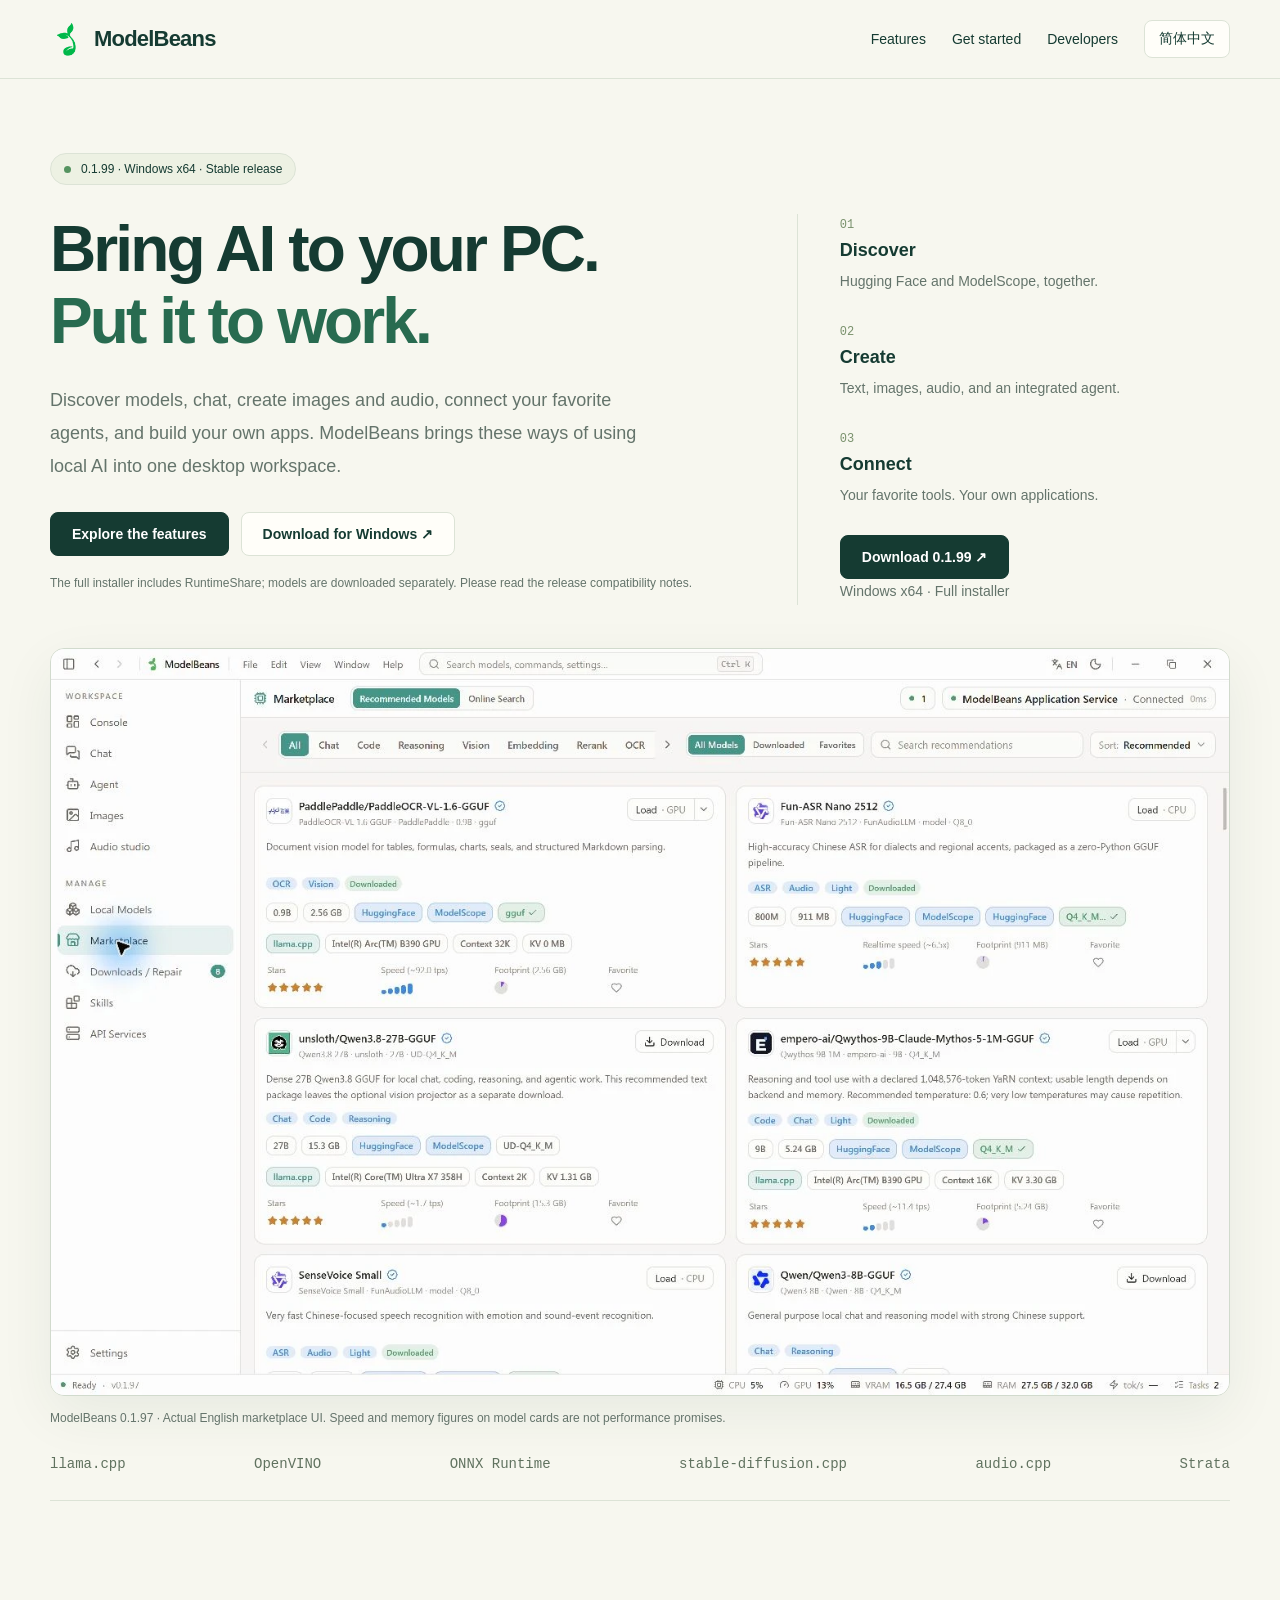
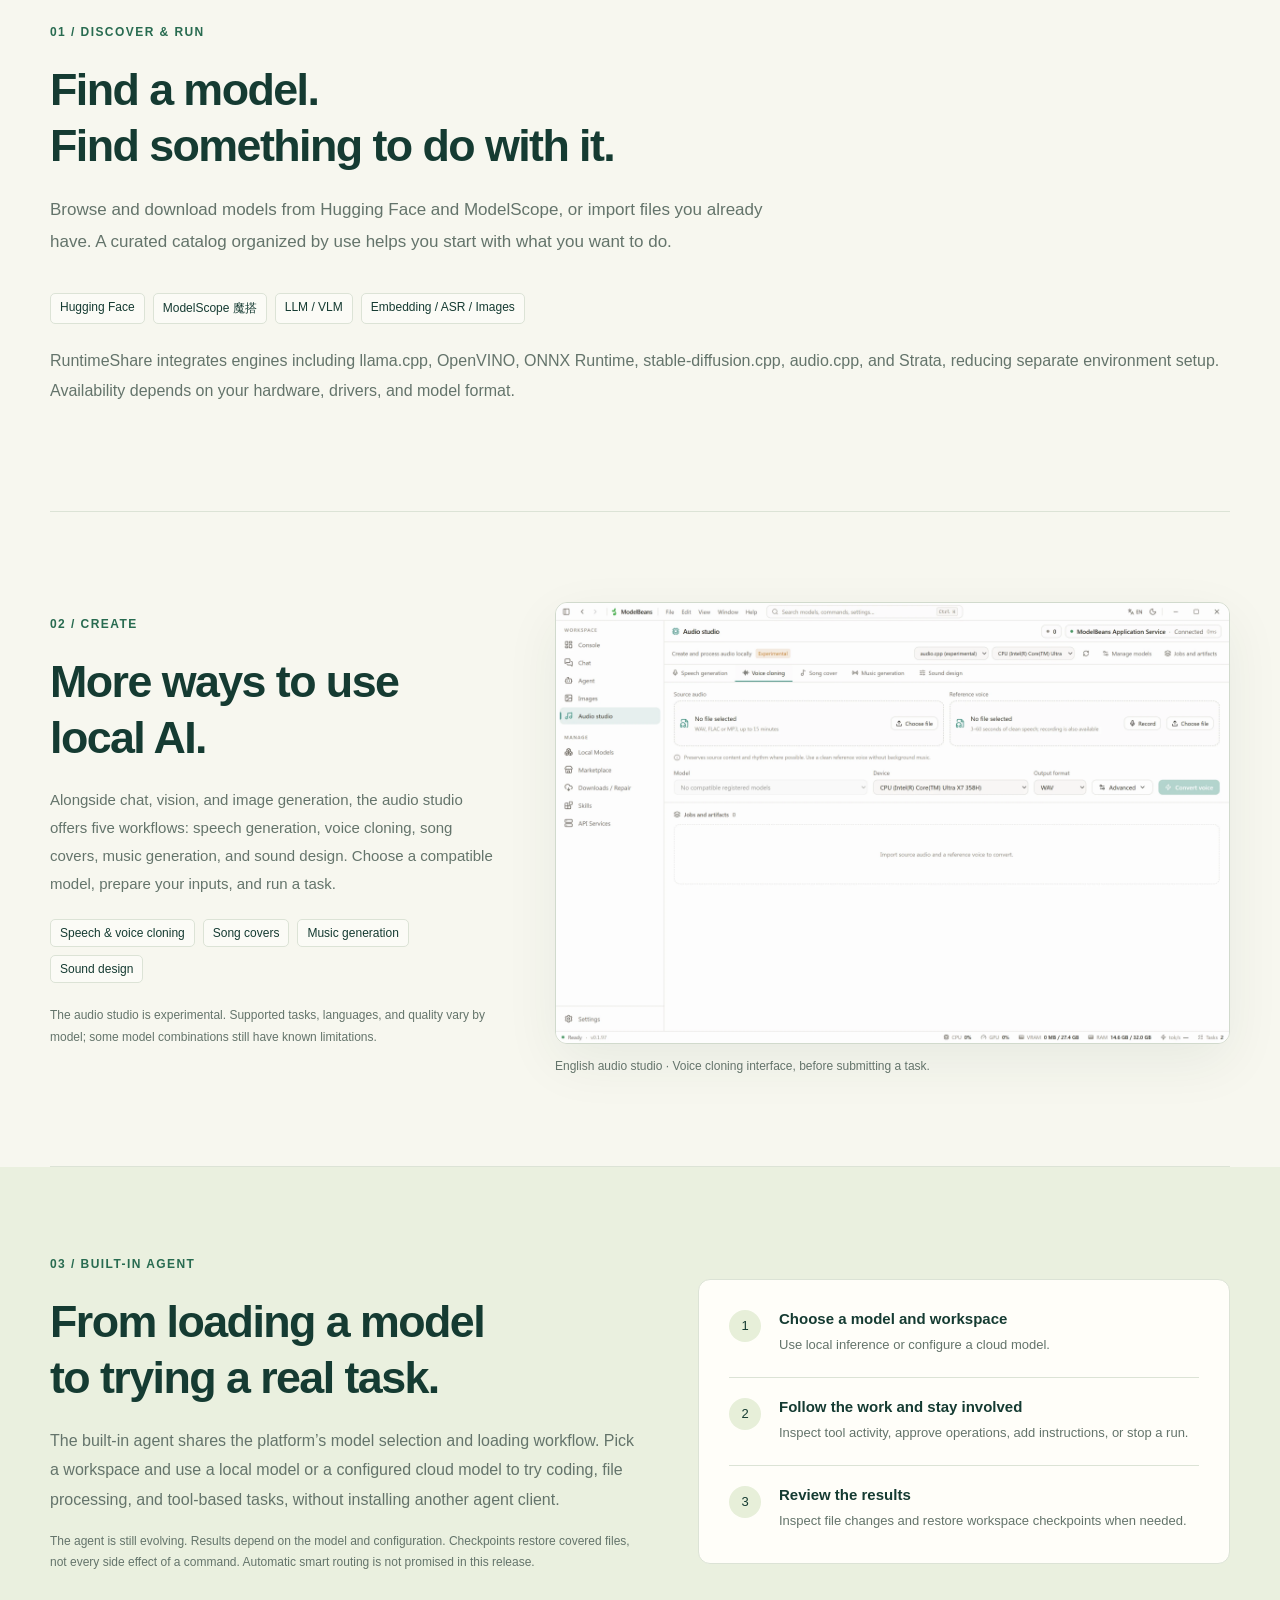
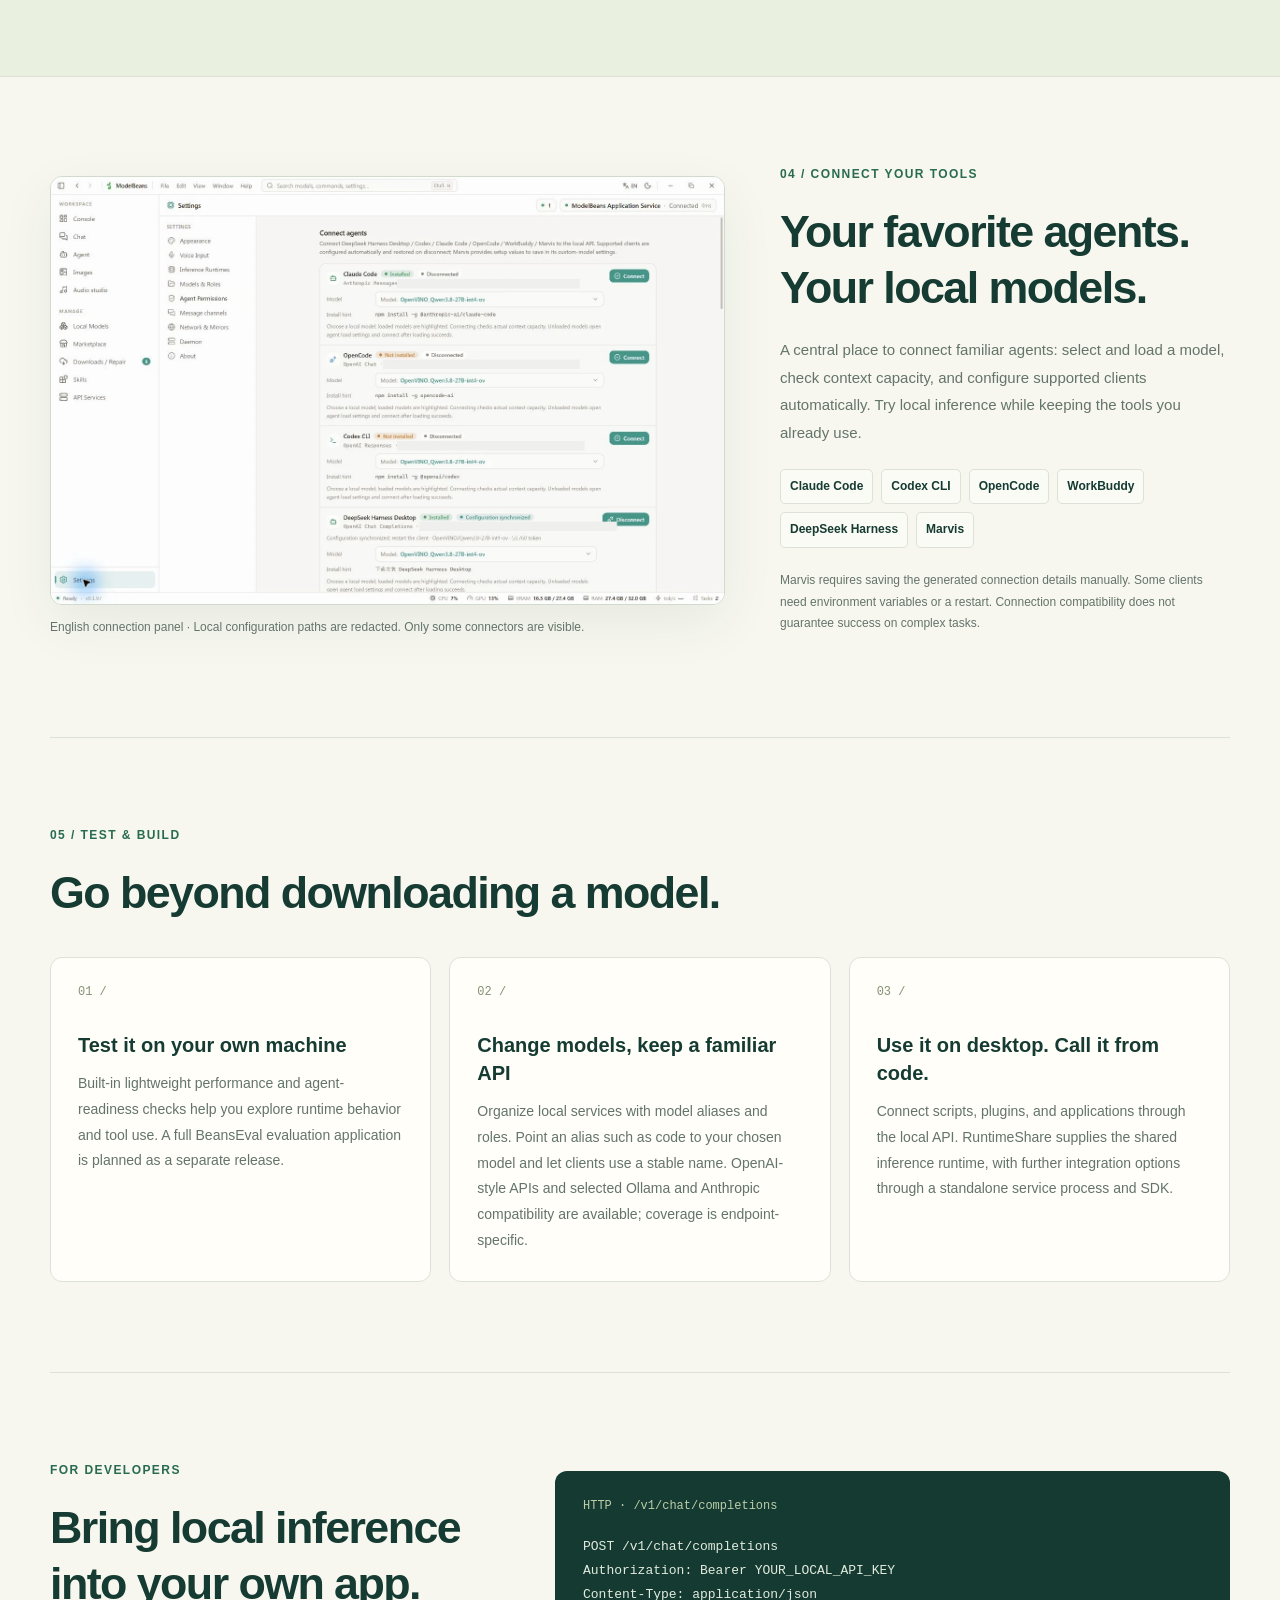
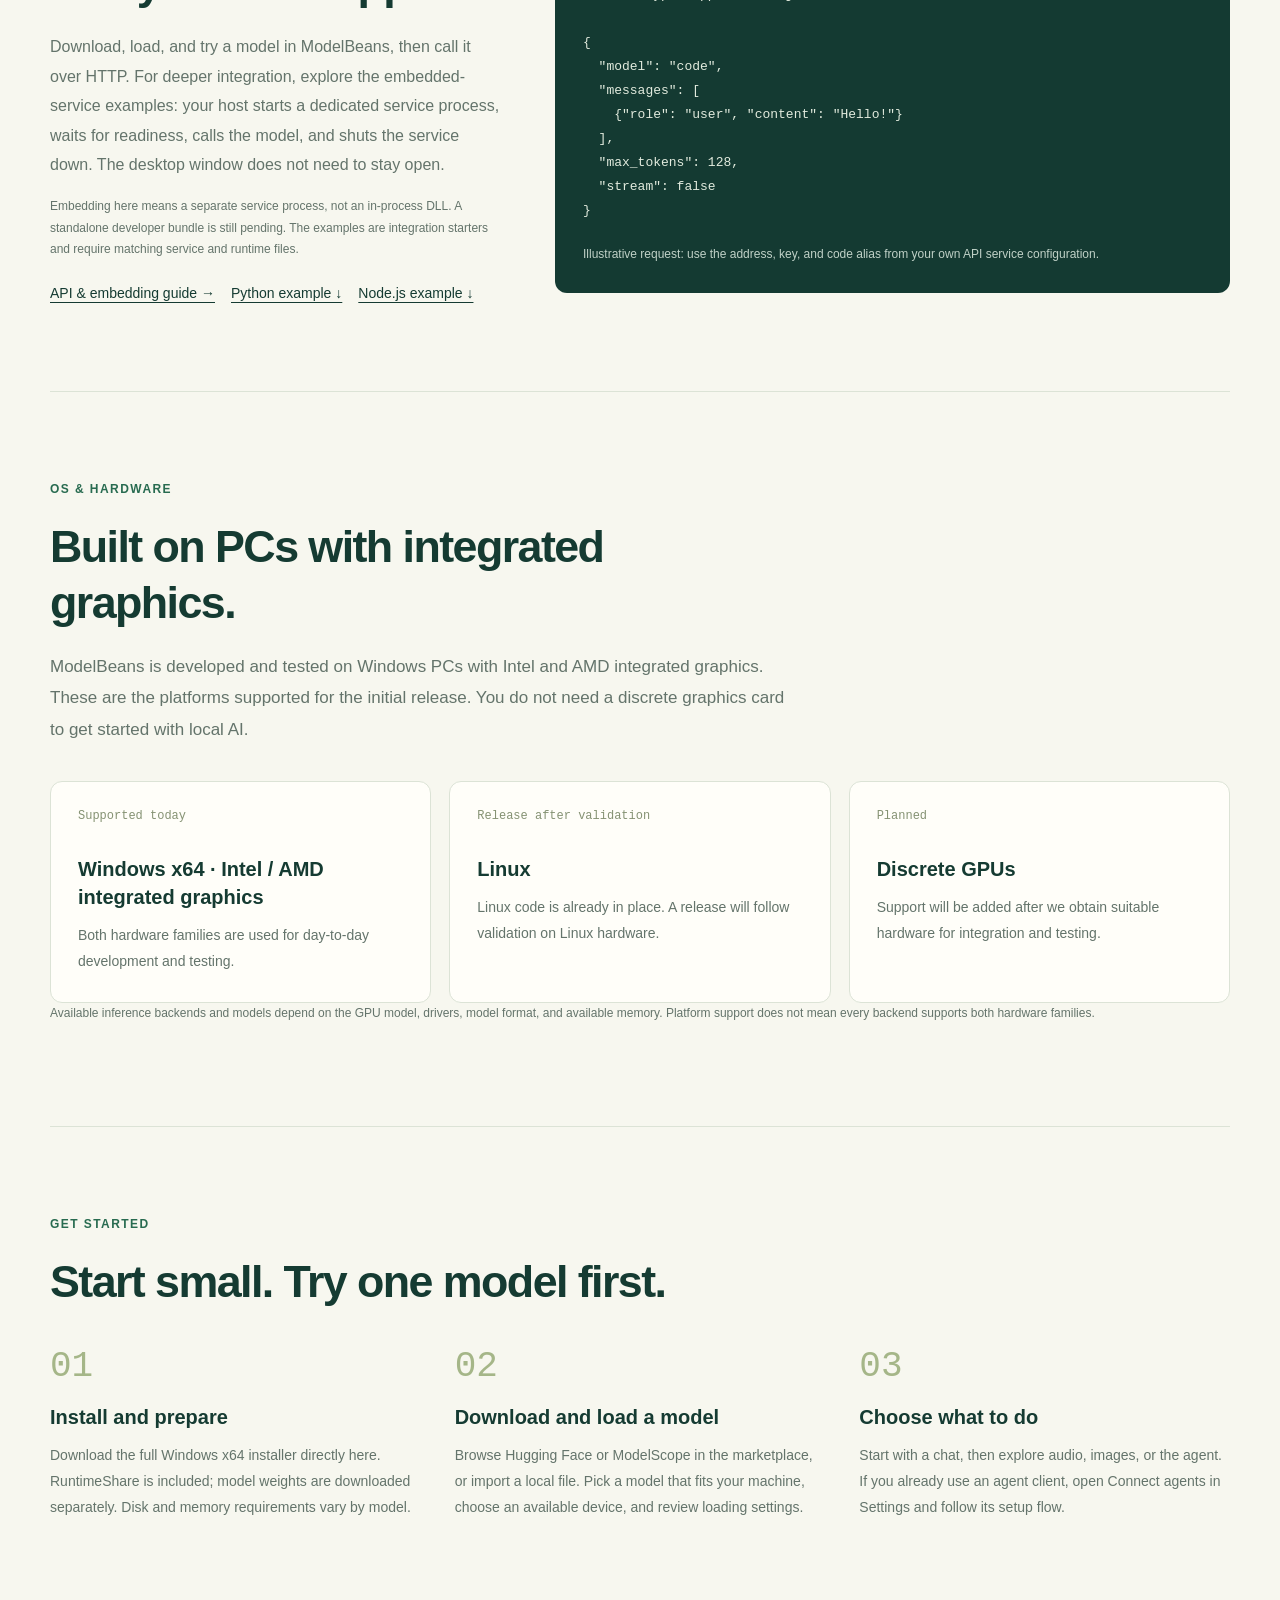
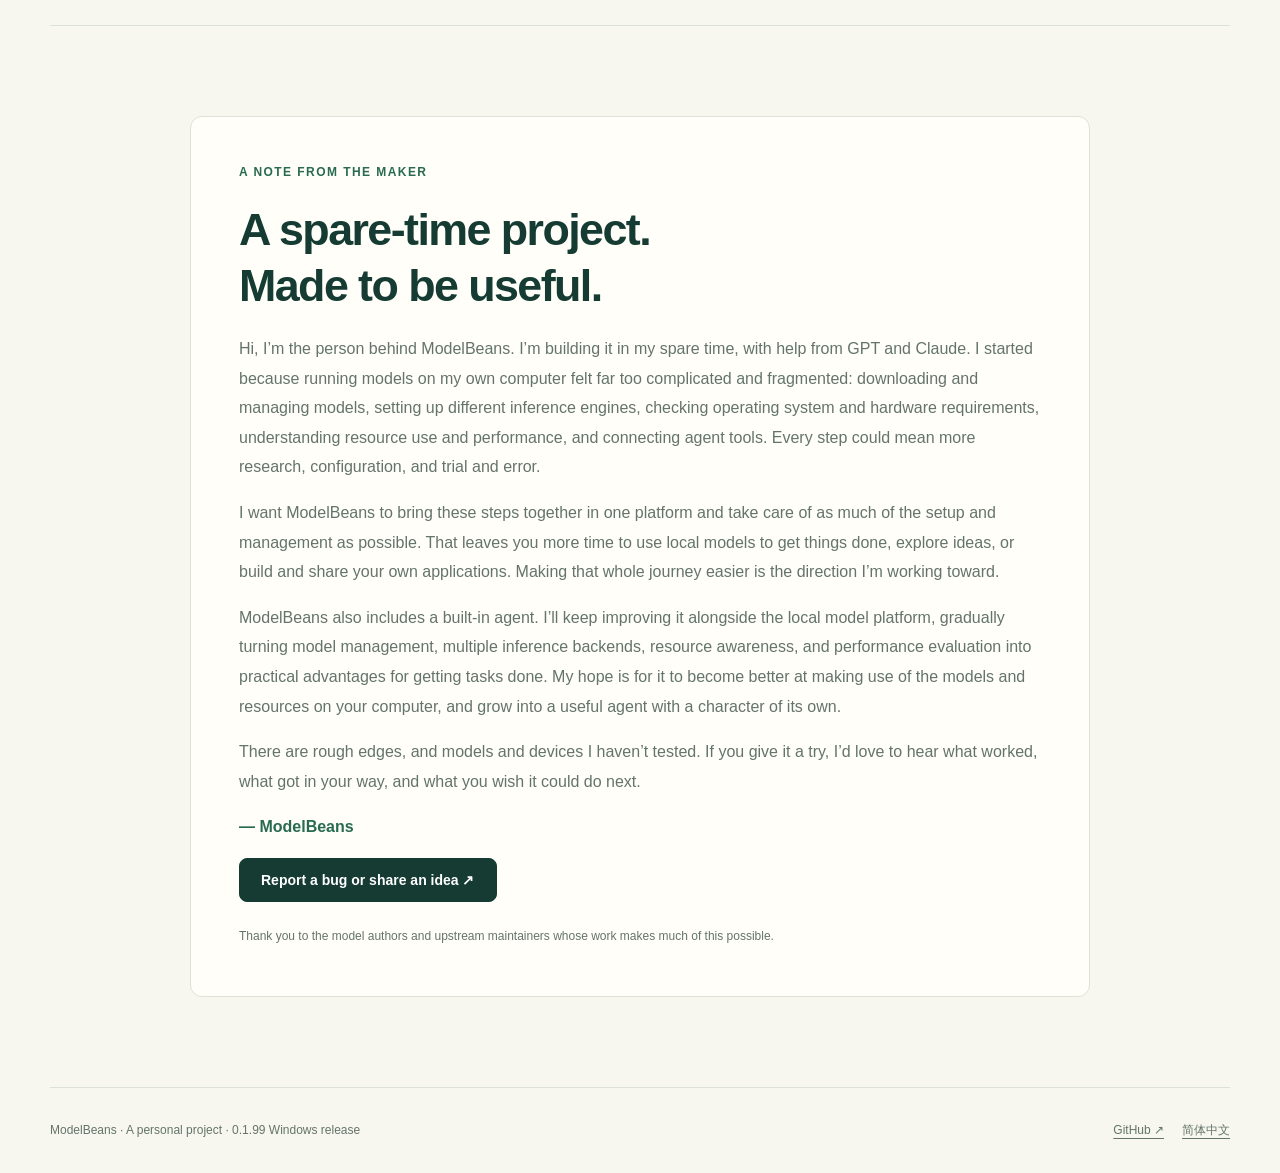
==== commit 975ffeea: "Prepare ModelBeans 0.1.99 installation and karaoke release" ====
--- a/site/index.en.html
+++ b/site/index.en.html
@@ -1,6 +1,6 @@
 <!doctype html>
 <html lang="en"><head><meta charset="utf-8"><meta name="viewport" content="width=device-width,initial-scale=1"><meta name="description" content="Discover models, chat, create images and audio, connect your favorite agents, and build your own apps. ModelBeans brings these ways of using local AI into one desktop workspace."><title>ModelBeans — Put local AI to work</title><link rel="icon" href="assets/logo.png"><link rel="stylesheet" href="styles.css"><link rel="alternate" hreflang="en" href="index.en.html"><link rel="alternate" hreflang="zh-CN" href="index.html"></head><body>
-<a class="skip" href="#main">Skip to content</a><header class="topbar"><nav class="wrap nav" aria-label="Main navigation"><a class="brand" href="index.en.html"><img src="assets/logo.png" alt="" width="36" height="36">ModelBeans</a><div class="navlinks"><a class="desktop" href="#features">Features</a><a class="desktop" href="#start">Get started</a><a class="desktop" href="#developers">Developers</a><a class="lang" href="index.html" lang="zh-CN">简体中文</a></div></nav></header><main id="main"><section class="hero wrap"><div class="badge">0.1.97 · Windows x64 · Public preview</div><div class="hero-grid"><div><h1>Bring AI to your PC.<br><span class="accent">Put it to work.</span></h1><p class="lead">Discover models, chat, create images and audio, connect your favorite agents, and build your own apps. ModelBeans brings these ways of using local AI into one desktop workspace.</p><div class="buttons"><a class="button primary" href="#features">Explore the features</a><a class="button" href="https://github.com/modelbeans/modelbeans-releases/releases/download/v0.1.97-rc.1/ModelBeans-0.1.97-win-x64.exe">Download for Windows ↗</a></div><p class="note">The full installer includes RuntimeShare; models are downloaded separately. Please read the release compatibility notes.</p></div><aside class="hero-side"><span class="num">01</span><h3>Discover</h3><p>Hugging Face and ModelScope, together.</p><span class="num">02</span><h3>Create</h3><p>Text, images, audio, and an integrated agent.</p><span class="num">03</span><h3>Connect</h3><p>Your favorite tools. Your own applications.</p><a class="button primary" href="https://github.com/modelbeans/modelbeans-releases/releases/download/v0.1.97-rc.1/ModelBeans-0.1.97-win-x64.exe">Download 0.1.97 ↗</a><p class="note">Windows x64 · Full installer</p></aside></div><figure class="shot hero-shot"><a href="assets/market-en.webp" target="_blank" rel="noopener"><img src="assets/market-en.webp" width="1440" height="912" alt="ModelBeans 0.1.97 · Actual English marketplace UI. Speed and memory figures on model cards are not performance promises." ></a><figcaption>ModelBeans 0.1.97 · Actual English marketplace UI. Speed and memory figures on model cards are not performance promises.</figcaption></figure><div class="engines"><span>llama.cpp</span><span>OpenVINO</span><span>ONNX Runtime</span><span>stable-diffusion.cpp</span><span>audio.cpp</span><span>Strata</span></div></section>
+<a class="skip" href="#main">Skip to content</a><header class="topbar"><nav class="wrap nav" aria-label="Main navigation"><a class="brand" href="index.en.html"><img src="assets/logo.png" alt="" width="36" height="36">ModelBeans</a><div class="navlinks"><a class="desktop" href="#features">Features</a><a class="desktop" href="#start">Get started</a><a class="desktop" href="#developers">Developers</a><a class="lang" href="index.html" lang="zh-CN">简体中文</a></div></nav></header><main id="main"><section class="hero wrap"><div class="badge">0.1.99 · Windows x64 · Stable release</div><div class="hero-grid"><div><h1>Bring AI to your PC.<br><span class="accent">Put it to work.</span></h1><p class="lead">Discover models, chat, create images and audio, connect your favorite agents, and build your own apps. ModelBeans brings these ways of using local AI into one desktop workspace.</p><div class="buttons"><a class="button primary" href="#features">Explore the features</a><a class="button" href="https://github.com/modelbeans/modelbeans-releases/releases/download/v0.1.99/ModelBeans-0.1.99-win-x64.exe">Download for Windows ↗</a></div><p class="note">The full installer includes RuntimeShare; models are downloaded separately. Please read the release compatibility notes.</p></div><aside class="hero-side"><span class="num">01</span><h3>Discover</h3><p>Hugging Face and ModelScope, together.</p><span class="num">02</span><h3>Create</h3><p>Text, images, audio, and an integrated agent.</p><span class="num">03</span><h3>Connect</h3><p>Your favorite tools. Your own applications.</p><a class="button primary" href="https://github.com/modelbeans/modelbeans-releases/releases/download/v0.1.99/ModelBeans-0.1.99-win-x64.exe">Download 0.1.99 ↗</a><p class="note">Windows x64 · Full installer</p></aside></div><figure class="shot hero-shot"><a href="assets/market-en.webp" target="_blank" rel="noopener"><img src="assets/market-en.webp" width="1440" height="912" alt="ModelBeans 0.1.97 · Actual English marketplace UI. Speed and memory figures on model cards are not performance promises." ></a><figcaption>ModelBeans 0.1.97 · Actual English marketplace UI. Speed and memory figures on model cards are not performance promises.</figcaption></figure><div class="engines"><span>llama.cpp</span><span>OpenVINO</span><span>ONNX Runtime</span><span>stable-diffusion.cpp</span><span>audio.cpp</span><span>Strata</span></div></section>
 <section id="features" class="section wrap"><div class="section-head"><div class="eyebrow">01 / DISCOVER & RUN</div><h2>Find a model.<br>Find something to do with it.</h2><p>Browse and download models from Hugging Face and ModelScope, or import files you already have. A curated catalog organized by use helps you start with what you want to do.</p></div><div class="tags"><span class="tag">Hugging Face</span><span class="tag">ModelScope 魔搭</span><span class="tag">LLM / VLM</span><span class="tag">Embedding / ASR / Images</span></div><p>RuntimeShare integrates engines including llama.cpp, OpenVINO, ONNX Runtime, stable-diffusion.cpp, audio.cpp, and Strata, reducing separate environment setup. Availability depends on your hardware, drivers, and model format.</p></section>
 <section class="section wrap"><div class="split"><div class="copy"><div class="eyebrow">02 / CREATE</div><h2>More ways to use<br>local AI.</h2><p>Alongside chat, vision, and image generation, the audio studio offers five workflows: speech generation, voice cloning, song covers, music generation, and sound design. Choose a compatible model, prepare your inputs, and run a task.</p><div class="tags"><span class="tag">Speech & voice cloning</span><span class="tag">Song covers</span><span class="tag">Music generation</span><span class="tag">Sound design</span></div><p class="mini">The audio studio is experimental. Supported tasks, languages, and quality vary by model; some model combinations still have known limitations.</p></div><figure class="shot "><a href="assets/audio-en.webp" target="_blank" rel="noopener"><img src="assets/audio-en.webp" width="1440" height="912" alt="English audio studio · Voice cloning interface, before submitting a task." loading="lazy"></a><figcaption>English audio studio · Voice cloning interface, before submitting a task.</figcaption></figure></div></section>
 <section class="section agent"><div class="wrap agent-grid"><div><div class="eyebrow">03 / BUILT-IN AGENT</div><h2>From loading a model<br>to trying a real task.</h2><p>The built-in agent shares the platform’s model selection and loading workflow. Pick a workspace and use a local model or a configured cloud model to try coding, file processing, and tool-based tasks, without installing another agent client.</p><p class="mini">The agent is still evolving. Results depend on the model and configuration. Checkpoints restore covered files, not every side effect of a command. Automatic smart routing is not promised in this release.</p></div><div class="flow"><div class="flow-row"><span class="step">1</span><div><b>Choose a model and workspace</b><p>Use local inference or configure a cloud model.</p></div></div><div class="flow-row"><span class="step">2</span><div><b>Follow the work and stay involved</b><p>Inspect tool activity, approve operations, add instructions, or stop a run.</p></div></div><div class="flow-row"><span class="step">3</span><div><b>Review the results</b><p>Inspect file changes and restore workspace checkpoints when needed.</p></div></div></div></div></section>
@@ -21,4 +21,4 @@
 <section id="platforms" class="section wrap"><div class="section-head"><div class="eyebrow">OS & HARDWARE</div><h2>Built on PCs with integrated graphics.</h2><p>ModelBeans is developed and tested on Windows PCs with Intel and AMD integrated graphics. These are the platforms supported for the initial release. You do not need a discrete graphics card to get started with local AI.</p></div><div class="cards"><article class="card"><span class="index">Supported today</span><h3>Windows x64 · Intel / AMD integrated graphics</h3><p>Both hardware families are used for day-to-day development and testing.</p></article><article class="card"><span class="index">Release after validation</span><h3>Linux</h3><p>Linux code is already in place. A release will follow validation on Linux hardware.</p></article><article class="card"><span class="index">Planned</span><h3>Discrete GPUs</h3><p>Support will be added after we obtain suitable hardware for integration and testing.</p></article></div><p class="mini">Available inference backends and models depend on the GPU model, drivers, model format, and available memory. Platform support does not mean every backend supports both hardware families.</p></section>
 <section id="start" class="section wrap"><div class="section-head"><div class="eyebrow">GET STARTED</div><h2>Start small. Try one model first.</h2></div><div class="start-grid"><article><div class="number">01</div><h3>Install and prepare</h3><p>Download the full Windows x64 installer directly here. RuntimeShare is included; model weights are downloaded separately. Disk and memory requirements vary by model.</p></article><article><div class="number">02</div><h3>Download and load a model</h3><p>Browse Hugging Face or ModelScope in the marketplace, or import a local file. Pick a model that fits your machine, choose an available device, and review loading settings.</p></article><article><div class="number">03</div><h3>Choose what to do</h3><p>Start with a chat, then explore audio, images, or the agent. If you already use an agent client, open Connect agents in Settings and follow its setup flow.</p></article></div></section>
 <section class="section wrap"><article class="letter"><div class="eyebrow">A NOTE FROM THE MAKER</div><h2>A spare-time project.<br>Made to be useful.</h2><p>Hi, I’m the person behind ModelBeans. I’m building it in my spare time, with help from GPT and Claude. I started because running models on my own computer felt far too complicated and fragmented: downloading and managing models, setting up different inference engines, checking operating system and hardware requirements, understanding resource use and performance, and connecting agent tools. Every step could mean more research, configuration, and trial and error.</p><p>I want ModelBeans to bring these steps together in one platform and take care of as much of the setup and management as possible. That leaves you more time to use local models to get things done, explore ideas, or build and share your own applications. Making that whole journey easier is the direction I’m working toward.</p><p>ModelBeans also includes a built-in agent. I’ll keep improving it alongside the local model platform, gradually turning model management, multiple inference backends, resource awareness, and performance evaluation into practical advantages for getting tasks done. My hope is for it to become better at making use of the models and resources on your computer, and grow into a useful agent with a character of its own.</p><p>There are rough edges, and models and devices I haven’t tested. If you give it a try, I’d love to hear what worked, what got in your way, and what you wish it could do next.</p><p class="signature">— ModelBeans</p><a class="button primary" href="https://github.com/modelbeans/modelbeans-releases/issues">Report a bug or share an idea ↗</a><p class="mini" style="margin-top:24px;margin-bottom:0">Thank you to the model authors and upstream maintainers whose work makes much of this possible.</p></article></section>
-</main><footer class="wrap footer"><span>ModelBeans · A personal project · 0.1.97 Windows public preview</span><div><a href="https://github.com/modelbeans/modelbeans-releases">GitHub ↗</a><a href="index.html">简体中文</a></div></footer></body></html>+</main><footer class="wrap footer"><span>ModelBeans · A personal project · 0.1.99 Windows release</span><div><a href="https://github.com/modelbeans/modelbeans-releases">GitHub ↗</a><a href="index.html">简体中文</a></div></footer></body></html>
